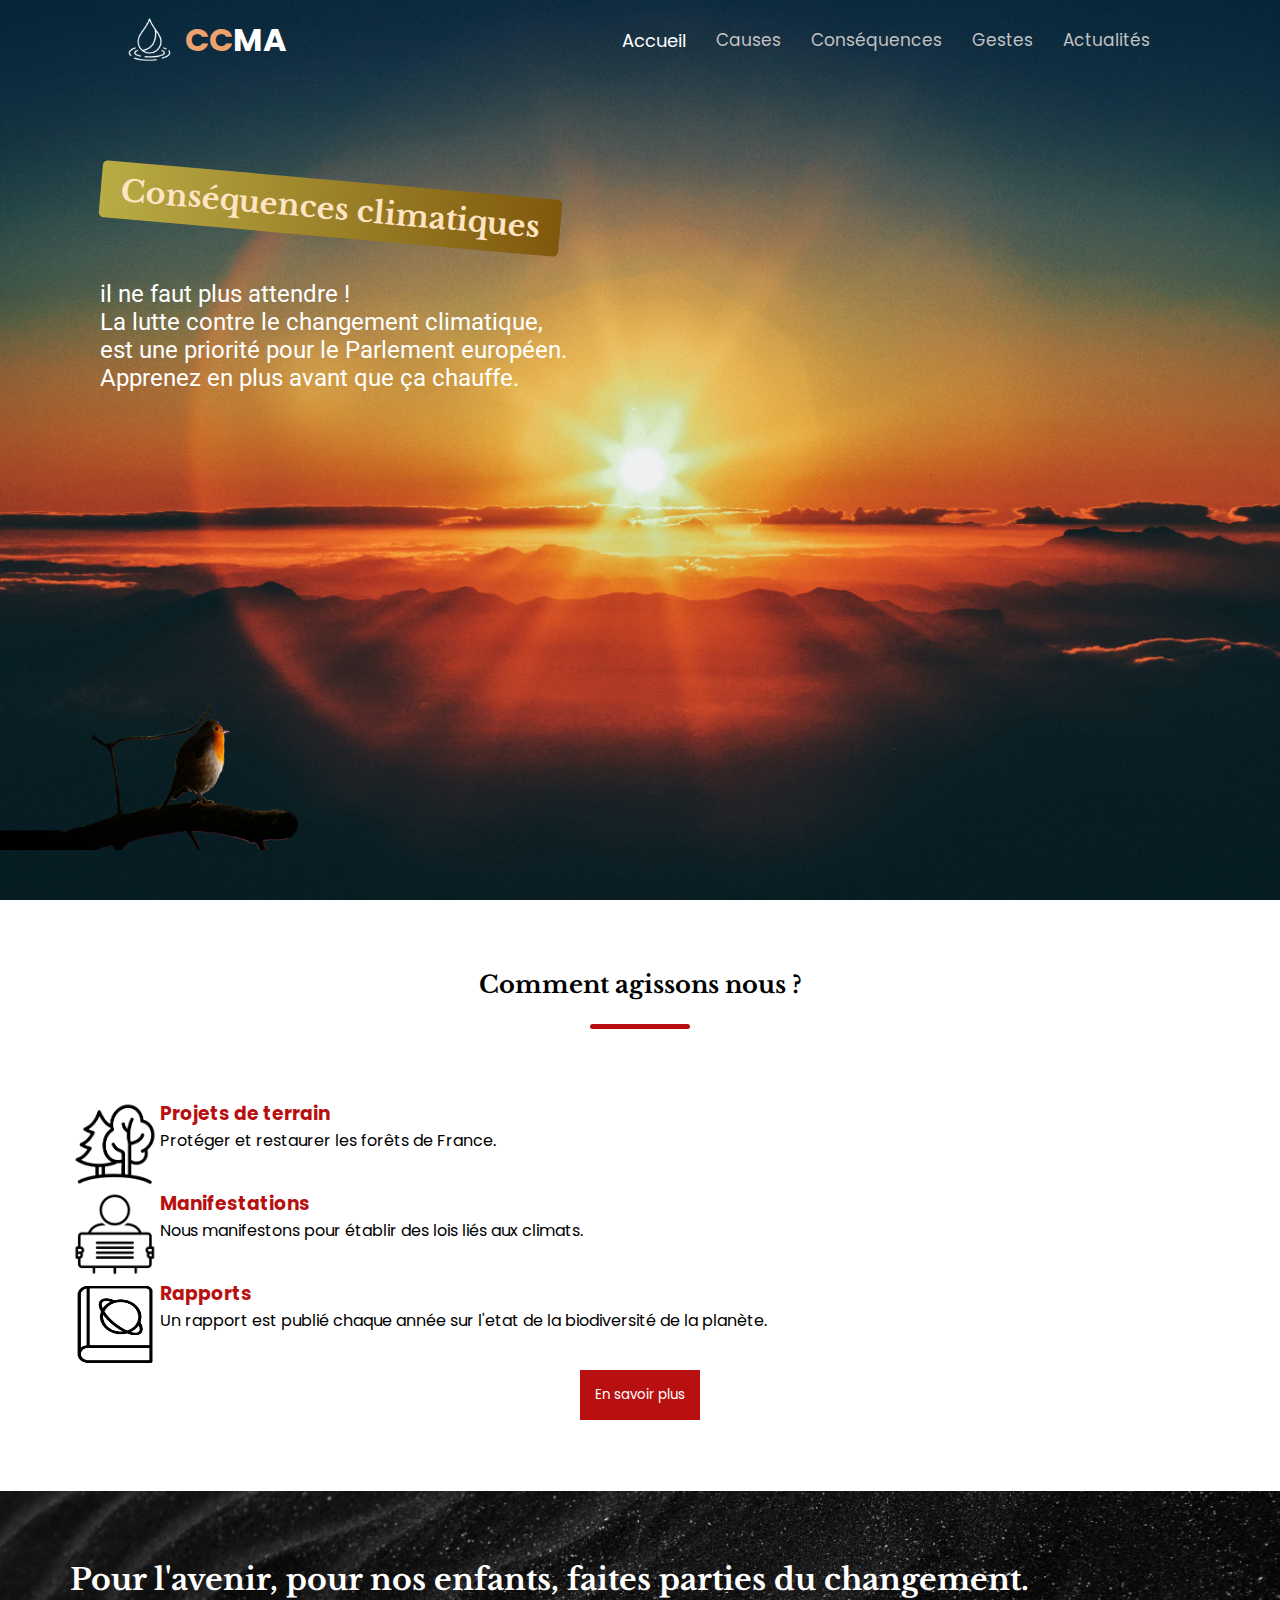
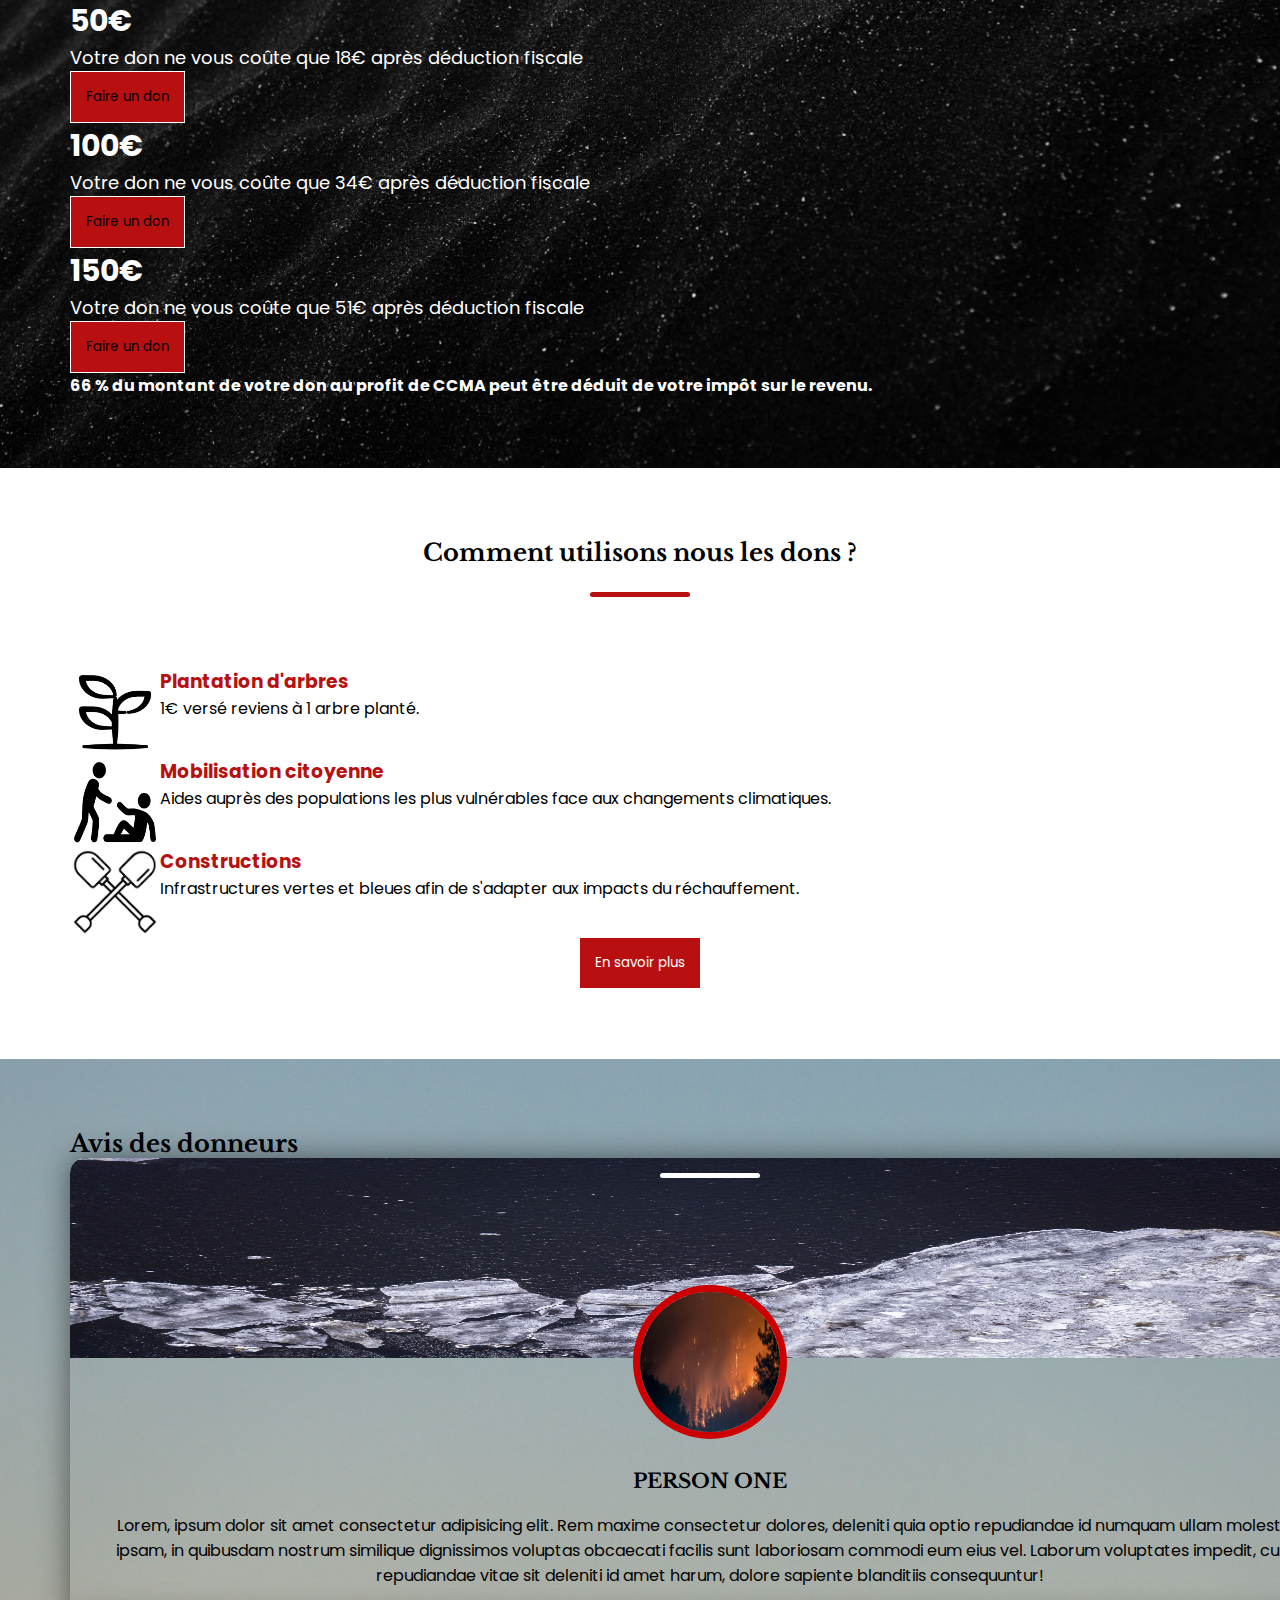
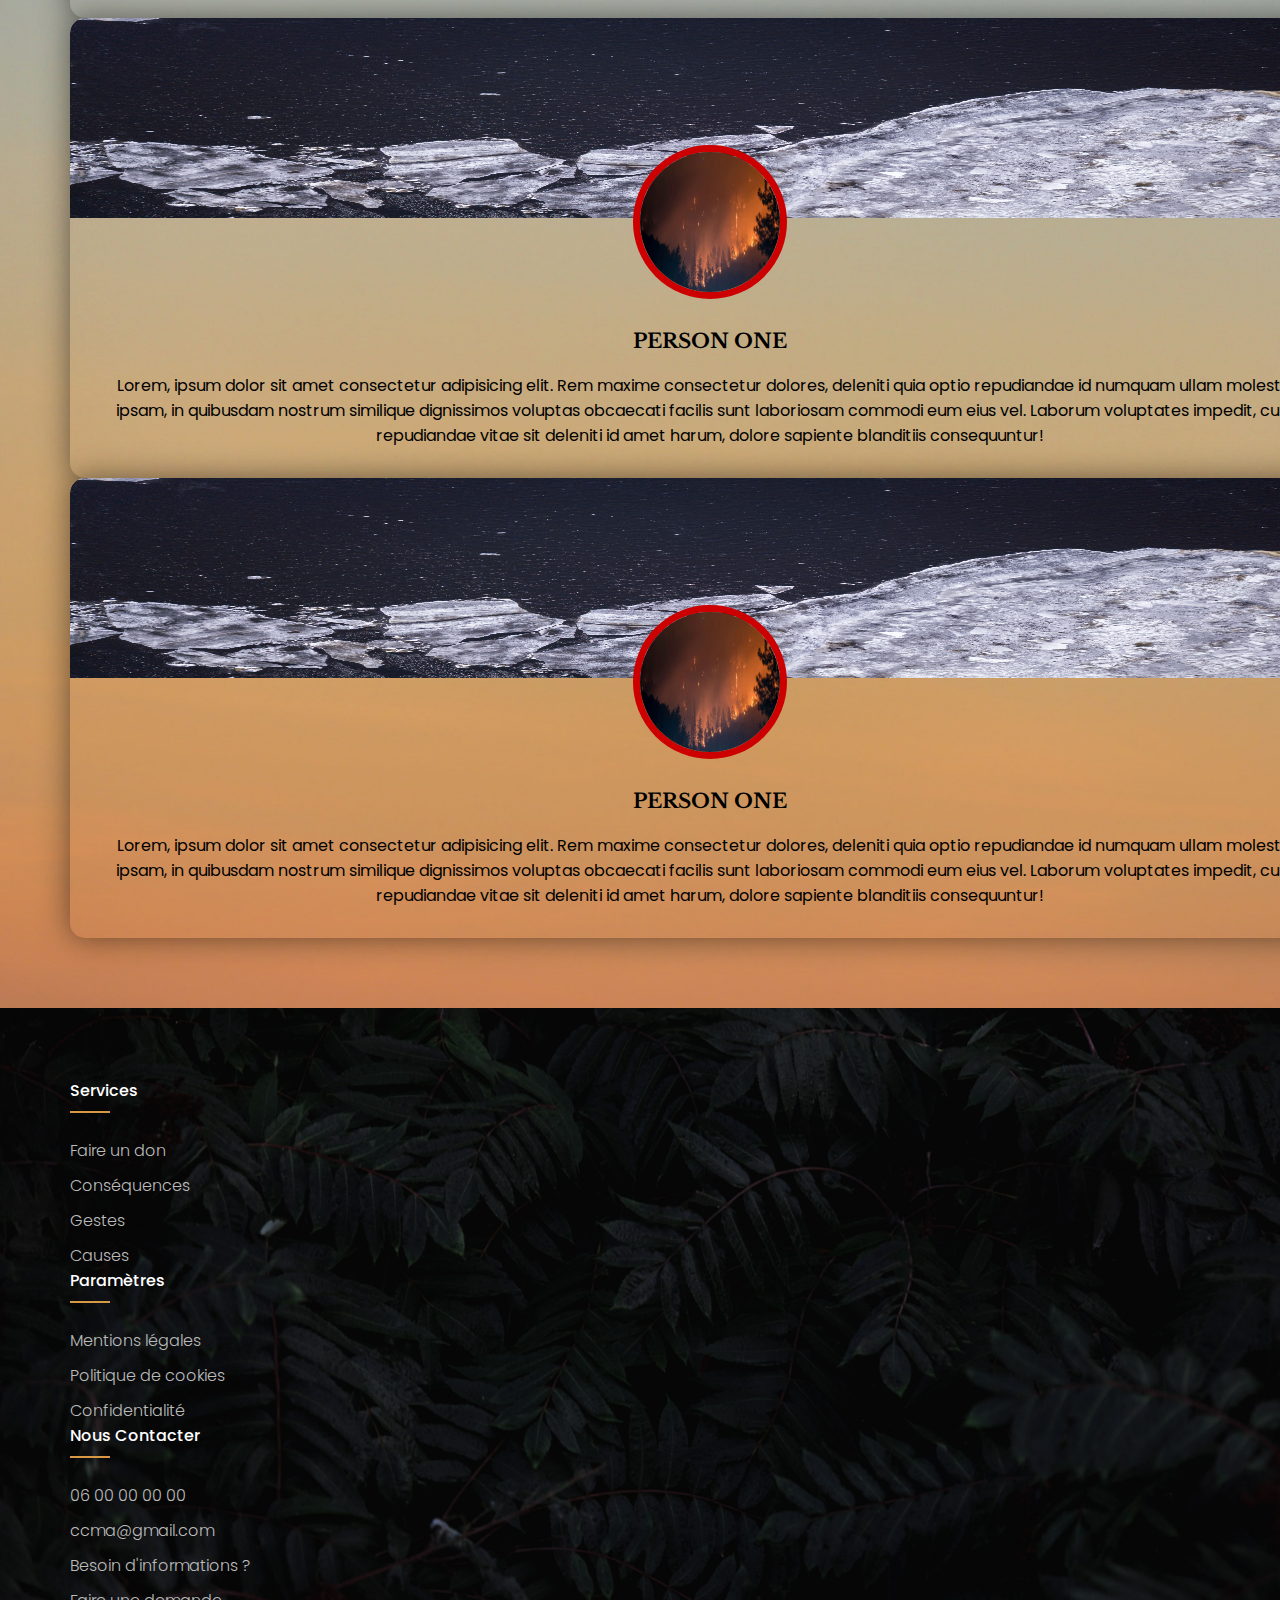
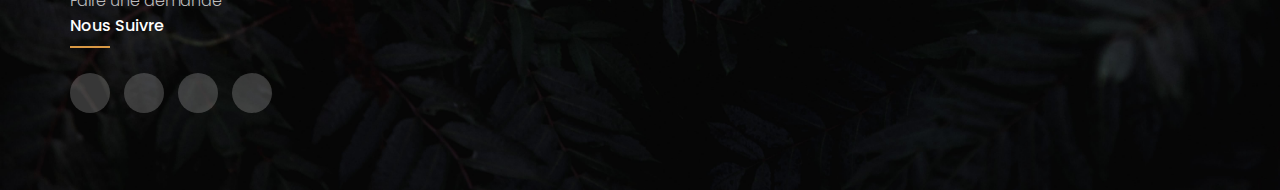
==== index.html @ 442c2b7c "Creation page "Causes"" ====
<!DOCTYPE html>
<html lang="en">
<head>
  <meta charset="UTF-8">
  <meta http-equiv="X-UA-Compatible" content="IE=edge">
  <meta name="viewport" content="width=device-width, initial-scale=1.0">
  <title>Conséquences climat</title>
  <!-- CSS only -->
  <link href="https://cdn.jsdelivr.net/npm/bootstrap@5.2.0/dist/css/bootstrap.min.css" rel="stylesheet" integrity="sha384-gH2yIJqKdNHPEq0n4Mqa/HGKIhSkIHeL5AyhkYV8i59U5AR6csBvApHHNl/vI1Bx" crossorigin="anonymous">
  <!-- font awesome -->
  <link rel="stylesheet" href="https://cdnjs.cloudflare.com/ajax/libs/font-awesome/6.1.1/css/all.min.css" integrity="sha512-KfkfwYDsLkIlwQp6LFnl8zNdLGxu9YAA1QvwINks4PhcElQSvqcyVLLD9aMhXd13uQjoXtEKNosOWaZqXgel0g==" crossorigin="anonymous" referrerpolicy="no-referrer" />
  <link rel="stylesheet" href="./style.css">
</head>
<body>
  
  <!-- Header -->
  <header>
    <div class="logo">
      <img src="./images/Accueil/tree.png" alt="three">
      <h1><span>CC</span>MA</h1>
    </div>
    <!-- menu responsive -->
    <div class="toggle-menu"></div>

    <ul class="menu">
        <li><a href="index.html">Accueil</a></li>
        <li><a href="causes.html">Causes</a></li>
        <li><a href="#">Conséquences</a></li>
        <li><a href="#">Gestes</a></li>
        <li><a href="#">Actualités</a></li>
    </ul>
  </header>

  <img alt="" src="./images/Accueil/sun.jpg" class="tortue img-fluid img__slider activer">
  <img alt="" src="./images/Accueil/pollution.jpg" class="tortue img-fluid img__slider">
  <img alt="" src="./images/Accueil/fonte.jpg" class="tortue img-fluid img__slider">

  <section class="principale">
    <h2>Conséquences climatiques</h2>
    <div>il ne faut plus attendre !<br>La lutte contre le changement climatique,<br> est une priorité pour le Parlement européen.<br>Apprenez en plus avant que ça chauffe.</div>
    <img alt="" src="./images/Accueil/oiseau.png">
  </section>


  <!-- Agir -->
  <section class="agir container-fluid">
    <h2>Comment agissons nous ?</h2>
    <div class="row justify-content-around">
      <div class="col-xxl-3 mb-5 ligne">
        <img alt="" src="./images/agir/forest.png">
        <div>
          <h3 class="ms-2">Projets de terrain</h3>
          <p class="ms-2">Protéger et restaurer les forêts de France.</p>
        </div>
      </div>
      <div class="col-xxl-3 mb-5 ligne">
        <img alt="" src="./images/agir/manif.png">
        <div>
          <h3 class="ms-2">Manifestations</h3>
          <p class="ms-2">Nous manifestons pour établir des lois liés aux climats.</p>
        </div>
      </div>
      <div class="col-xxl-3 mb-5 ligne">
        <img alt="" src="./images/agir/book.png">
        <div>
          <h3 class="ms-2">Rapports</h3>
          <p class="ms-2">Un rapport est publié chaque année sur l'etat de la biodiversité de la planète.</p>
        </div>
      </div>
    </div>
    <div class="boutton-centrer">
      <button><a href="#">En savoir plus <i class="fa-solid fa-circle-plus ms-1"></i></a></button>
    </div>
  </section>


  <!-- Don -->
  <section class="container-fluid don">
    <div class="row mb-5">
      <h2 class="col-12 text-center">Pour l'avenir, pour nos enfants, faites parties du changement.</h2>
    </div>
    <div class="row justify-content-around mb-5">
      <div class="col-md-3 mb-5">
        <h3>50€</h3>
        <p>Votre don ne vous coûte que 18€ après déduction fiscale</p>
        <button>Faire un don</button>
      </div>
      <div class="col-md-3 mb-5">
        <h3>100€</h3>
        <p>Votre don ne vous coûte que 34€ après déduction fiscale</p>
        <button>Faire un don</button>
      </div>
      <div class="col-md-3 mb-5">
        <h3>150€</h3>
        <p>Votre don ne vous coûte que 51€ après déduction fiscale</p>
        <button>Faire un don</button>
      </div>
    </div>
    <h4 class="row mb-5 justify-content-center">66 % du montant de votre don au profit de CCMA peut être déduit de votre impôt sur le revenu.</h4>
  </section>


  <!-- Agir -->
  <section class="agir container-fluid">
    <h2>Comment utilisons nous les dons ?</h2>
    <div class="row justify-content-around">
      <div class="col-xxl-3 mb-5 ligne">
        <img alt="" src="./images/agir/planter.png">
        <div>
          <h3 class="ms-2">Plantation d'arbres</h3>
          <p class="ms-2">1€ versé reviens à 1 arbre planté.</p>
        </div>
      </div>
      <div class="col-xxl-3 mb-5 ligne">
        <img alt="" src="./images/agir/mobiliser.png">
        <div>
          <h3 class="ms-2">Mobilisation citoyenne</h3>
          <p class="ms-2">Aides auprès des populations les plus vulnérables face aux changements climatiques.</p>
        </div>
      </div>
      <div class="col-xxl-3 mb-5 ligne">
        <img alt="" src="./images/agir/construire.png">
        <div>
          <h3 class="ms-2">Constructions</h3>
          <p class="ms-2">Infrastructures vertes et bleues afin de s'adapter aux impacts du réchauffement.</p>
        </div>
      </div>
    </div>
    <div class="boutton-centrer">
      <button><a href="#">En savoir plus <i class="fa-solid fa-circle-plus ms-1"></i></a></button>
    </div>
  </section>


  <!-- Cadres -->
  <div class="profile-area">
    <div class="container">
      <div class="row text-center mb-5 avis">
        <h2>Avis des donneurs</h2>
      </div>
      <div class="row">
        <div class="col-lg-4 mb-5">
          <div class="card">
            <div class="img1"><img src="./images/Accueil/fonte.jpg" alt=""></div>
            <div class="img2"><img src="./images/Accueil/pollution.jpg" alt=""></div>
            <div class="main-text">
              <h2>Person One</h2>
              <p>Lorem, ipsum dolor sit amet consectetur adipisicing elit. Rem maxime consectetur dolores, deleniti quia optio repudiandae id numquam ullam molestiae ipsam, in quibusdam nostrum similique dignissimos voluptas obcaecati facilis sunt laboriosam commodi eum eius vel. Laborum voluptates impedit, culpa repudiandae vitae sit deleniti id amet harum, dolore sapiente blanditiis consequuntur!</p>
            </div>
          </div>
        </div>
        <div class="col-lg-4 mb-5">
          <div class="card">
            <div class="img1"><img src="./images/Accueil/fonte.jpg" alt=""></div>
            <div class="img2"><img src="./images/Accueil/pollution.jpg" alt=""></div>
            <div class="main-text">
              <h2>Person One</h2>
              <p>Lorem, ipsum dolor sit amet consectetur adipisicing elit. Rem maxime consectetur dolores, deleniti quia optio repudiandae id numquam ullam molestiae ipsam, in quibusdam nostrum similique dignissimos voluptas obcaecati facilis sunt laboriosam commodi eum eius vel. Laborum voluptates impedit, culpa repudiandae vitae sit deleniti id amet harum, dolore sapiente blanditiis consequuntur!</p>
            </div>
          </div>
        </div>
        <div class="col-lg-4 mb-5">
          <div class="card">
            <div class="img1"><img src="./images/Accueil/fonte.jpg" alt=""></div>
            <div class="img2"><img src="./images/Accueil/pollution.jpg" alt=""></div>
            <div class="main-text">
              <h2>Person One</h2>
              <p>Lorem, ipsum dolor sit amet consectetur adipisicing elit. Rem maxime consectetur dolores, deleniti quia optio repudiandae id numquam ullam molestiae ipsam, in quibusdam nostrum similique dignissimos voluptas obcaecati facilis sunt laboriosam commodi eum eius vel. Laborum voluptates impedit, culpa repudiandae vitae sit deleniti id amet harum, dolore sapiente blanditiis consequuntur!</p>
            </div>
          </div>
        </div>
      </div>
    </div>
  </div>


  <!-- Footer -->
  <footer>
    <div class="container">
      <div class="row">
        <div class="col-md-6 col-xl-3 mb-4">
          <h4>Services</h4>
          <ul>
            <li><a href="#">Faire un don</a></li>
            <li><a href="#">Conséquences</a></li>
            <li><a href="#">Gestes</a></li>
            <li><a href="#">Causes</a></li>
          </ul>
        </div>
        <div class="col-md-6 col-xl-3 mb-4">
          <h4>Paramètres</h4>
          <ul>
            <li><a href="#">Mentions légales</a></li>
            <li><a href="#">Politique de cookies</a></li>
            <li><a href="#">Confidentialité</a></li>
          </ul>
        </div>
        <div class="col-md-6 col-xl-3 mb-4">
          <h4>Nous contacter</h4>
          <ul>
            <li><a href="#">06 00 00 00 00</a></li>
            <li><a href="#">ccma@gmail.com</a></li>
            <li><a href="#">Besoin d'informations ?</a></li>
            <li><a href="#">Faire une demande</a></li>
          </ul>
        </div>
        <div class="col-md-6 col-xl-3 mb-4">
          <h4>Nous suivre</h4>
          <div class="social">
            <a href="#"><i class="fa-brands fa-facebook-f"></i></a>
            <a href="#"><i class="fa-brands fa-twitter"></i></a>
            <a href="#"><i class="fa-brands fa-instagram"></i></a>
            <a href="#" class="mt-2"><i class="fa-brands fa-linkedin-in"></i></a>
          </div>
        </div>
      </div>
    </div>
  </footer>


<script src="./index.js"></script>
</body>
</html>
---- style.css ----
@import url('https://fonts.googleapis.com/css2?family=Poppins:wght@500&display=swap');
@import url('https://fonts.googleapis.com/css2?family=Roboto:wght@300&display=swap');
@import url('https://fonts.googleapis.com/css2?family=Libre+Baskerville&family=Roboto:wght@300&display=swap');
*{
    margin: 0;
    padding: 0;
    font-family: 'Poppins', sans-serif;
    scroll-behavior: smooth;
}
body {
  position: relative;
}

h2 {
  font-family: 'Libre Baskerville', serif;
}


/* Navbar */

header span {
    color: #eea16d;
}
header {
    display: flex;
    align-items: center;
    justify-content: space-between;
    padding: 0 9%;
    height: 80px;
    background-color: rgb(88, 88, 88,0);
}
header .logo {
    color: rgb(255, 255, 255);
    display: flex;
}
header .logo img {
  height: 70px;
  width: 70px;
}
h1 {
  display: flex;
  align-items: center;
}
header .menu {
    display: flex;
}
header .menu li {
    margin: 0 15px;
    list-style: none;
}
header .menu li a {
    color: rgb(194, 194, 194);
    text-decoration: none;
    font-size: 17px;
    position: relative;
    transition: 0.5s;
}
header .menu li a:hover, header .menu li:nth-child(1) a {
    color: #fff;
    font-size: 18px;
}
header .menu li a::before {
    position: absolute;
    bottom: -5px;
    content: "";
    width: 0%;
    height: 5px;
    border-radius: 6px;
    transition: 0.5s;
    background-color: #eea16d;
}

header .menu li a:hover::before {
    width:100%;
}

/* Responsive Navbar */

@media (max-width:909px) {
  header {
      padding: 0 5%;
  }
  header .menu {
      display: none;
  }
  .toggle-menu {
      width: 50px;
      height: 50px;
      display: flex;
      align-items: center;
      justify-content: center;
      cursor: pointer;
      z-index: 1;
      position: relative;
  }
  .toggle-menu::before{
      position: absolute;
      content: "";
      height: 5px;
      width: 25px;
      background-color: #fff;
      border-radius: 6px;
      box-shadow: 10px 10px 0 #fff;
      transform: translateY(-10px);
      transition: 0.5s;
  }
  .toggle-menu.active::before{
      transform: translateY(0) rotate(-45deg);
      box-shadow: 0 0px 0 #fff;
  }
  .toggle-menu::after{
      position: absolute;
      content: "";
      height: 5px;
      width: 25px;
      background-color: #fff;
      border-radius: 6px;
      transform: translateY(10px);
      transition: 0.5s;
  }
  .toggle-menu.active::after{
      transform: translateY(0) rotate(45deg);
      
  }
  header .menu.responsive {
      display: flex;
      position: absolute;
      top: 0;
      left: 0;
      background-color: #191513;
      height: 100vh;
      width: 100%;
      display: flex;
      align-items: center;
      justify-content: center;
      flex-direction: column;
  }
  header .menu.responsive li {
      margin: 25px 0;
  }
}


/* Principale */

.tortue {
  position: absolute;
  object-fit: cover;
  width: 100%;
  top: 0;
  height: 100vh;
  z-index: -1;
  opacity: 0;
  transition: 0.5s;
}

.tortue.activer {
  opacity: 1;
}

.principale {
  position: relative;
  width: 100%;
  height: calc(100vh - 80px);
  display: flex;
  z-index: -1;
}

.principale h2 {
  position: absolute; 
  top: 100px;
  left: 100px; 
  color: bisque;
  font-size: 30px;
  background: linear-gradient(to left, #80580d, #b8ac45);
  padding: 10px 20px;
  border-radius: 5px;
  transform: rotate(5deg);
}
.principale div {
  position: absolute; 
  top: 200px;
  left: 100px; 
  color: white;
  font-size: 24px;
  font-family: 'Roboto', sans-serif;
}

.principale img {
  width: 300px;
  height: 300px;
  position: absolute;
  bottom: 50px;
}

/* Responsive principale */

@media (max-width:909px) {
  .principale h2 {
    top: 50px;
    left: 50px;
    font-size: 20px;
  }
  .principale div {
    top: 120px;
    left: 50px;
    font-size: 16px;
    padding-right: 20px;
  }
}

@media (max-width:450px) {
  .principale h2 {
    top: 20px;
    left: 20px;
  }
  .principale div {
    left: 20px;
    top: 90px;
  }
}


/* Agir */

.agir {
  padding: 70px;  
}

.agir div {
  font-family: 'Roboto', sans-serif;
}

.agir h2 {
  text-align: center;
  position: relative;
  margin-bottom: 100px;
}

.agir h2::before {
  content: "";
  height: 5px;
  width: 100px;
  background-color: rgb(184, 16, 16);
  position: absolute;
  left: 50%;
  bottom: -30px;
  border-radius: 5px;
  transform: translateX(-50%);
  box-sizing: border-box;
}

.agir img {
  height: 90px;
  width: 90px;
}

.agir h3 {
  color: rgb(184, 16, 16);
}

.ligne {
  display: flex;
}

.boutton-centrer {
  display: flex;
  justify-content: center;
}

.boutton-centrer a {
  text-decoration: none;
  color: white;
}

.boutton-centrer button:hover {
  background-color: rgb(221, 48, 48) ;
}

@media (max-width:450px) {
  .agir {
    padding: 30px;
  }
}


/* Don */

.don {
  background-image: url('./images/cadres-accueil/black.jpg');
  background-size: cover;
  background-repeat: no-repeat;
  background-position: bottom;
  width: 100%;
  min-height: 30vh;
  padding: 70px;
  color: white;
}

.don button, .boutton-centrer button {
  border: 1px solid white;
  padding: 15px;
  background-color: rgb(184, 16, 16);
  transition: 0.5s;
}

.don button:hover {
  color: rgb(184, 16, 16);
  background-color: white;
}

.don h2, .don h3 {
  font-size: 30px;
}

.don p {
  font-size: 18px;
}


/* Cadres */

.profile-area {
  padding: 70px;
  background-image: url('./images/cadre.jpg');
  background-size: cover;
  background-repeat: no-repeat;
  background-position: bottom;
  width: 100%;
  min-height: 30vh;
  padding: 70px;
}

.card {
  box-shadow: 0 0 30px rgba(0,0,0,0.5);
  overflow: hidden;
  border-radius: 15px;
}

.img1 img {
  height: 200px;
  border-top-right-radius: 15px;
  border-top-left-radius: 15px;
  width: 100%;
}

.img2 img {
  position: relative;
  display: block;
  margin: 0 auto;
  z-index: 1;
  width: 140px;
  height: 140px;
  border-radius: 50%;
  border: 7px solid rgb(204, 0, 0);
  margin-top: -80px;
}

.card:hover .img2 img {
  border-color: darkcyan;
  transition: 0.7s;
}

.main-text {
  padding: 30px 0;
  text-align: center;
}

.main-text h2 {
  text-transform: uppercase;
  font-weight: 900;
  font-size: 20px;
  margin: 0 0 20px;
}

.main-text p {
  font-size: 16px;
  padding: 0 35px;
}

.avis {
  position: relative;
}

.avis h2::before {
  content: "";
  height: 5px;
  width: 100px;
  background-color: rgb(255, 255, 255);
  position: absolute;
  left: 50%;
  bottom: -20px;
  border-radius: 5px;
  transform: translateX(-50%);
  box-sizing: border-box;
}


/* Footer */

footer {
  background-image: url('./images/back-footer.jpg');
  background-size: cover;
  background-repeat: no-repeat;
  width: 100%;
  min-height: 30vh;
  padding: 70px;
}

footer .container {
  margin: auto;
}
footer ul {
  list-style: none;
}

footer h4 {
  color: white;
  text-transform: capitalize;
  margin-bottom: 35px;
  font-weight: 500;
  position: relative;
}

footer h4::before {
  content: '';
  position: absolute;
  left: 0px;
  bottom: -10px;
  background-color: rgb(216, 152, 68);
  height: 2px;
  box-sizing: border-box;
  width: 40px;
}

footer ul {
  padding-left: 0;
}

footer ul li:not(:last-child) {
  margin-bottom: 10px;
}

footer ul li a {
  font-size: 16px;
  text-decoration: none;
  font-weight: 300;
  color: #bbbbbb;
  display: block;
  transition: all 0.3s ease;
}

footer ul li a:hover{
  color: white;
  padding-left: 8px;
  text-decoration: none;
}

.social a {
  display: inline-block;
  height: 40px;
  width: 40px;
  background-color: rgba(255,255,255,0.2);
  margin-right: 10px;
  text-align: center;
  line-height: 40px;
  border-radius: 50%;
  color: white;
  transition: all 0.5 ease;
}
.social a:hover{
  color: #24262b;
  background-color: white;
}
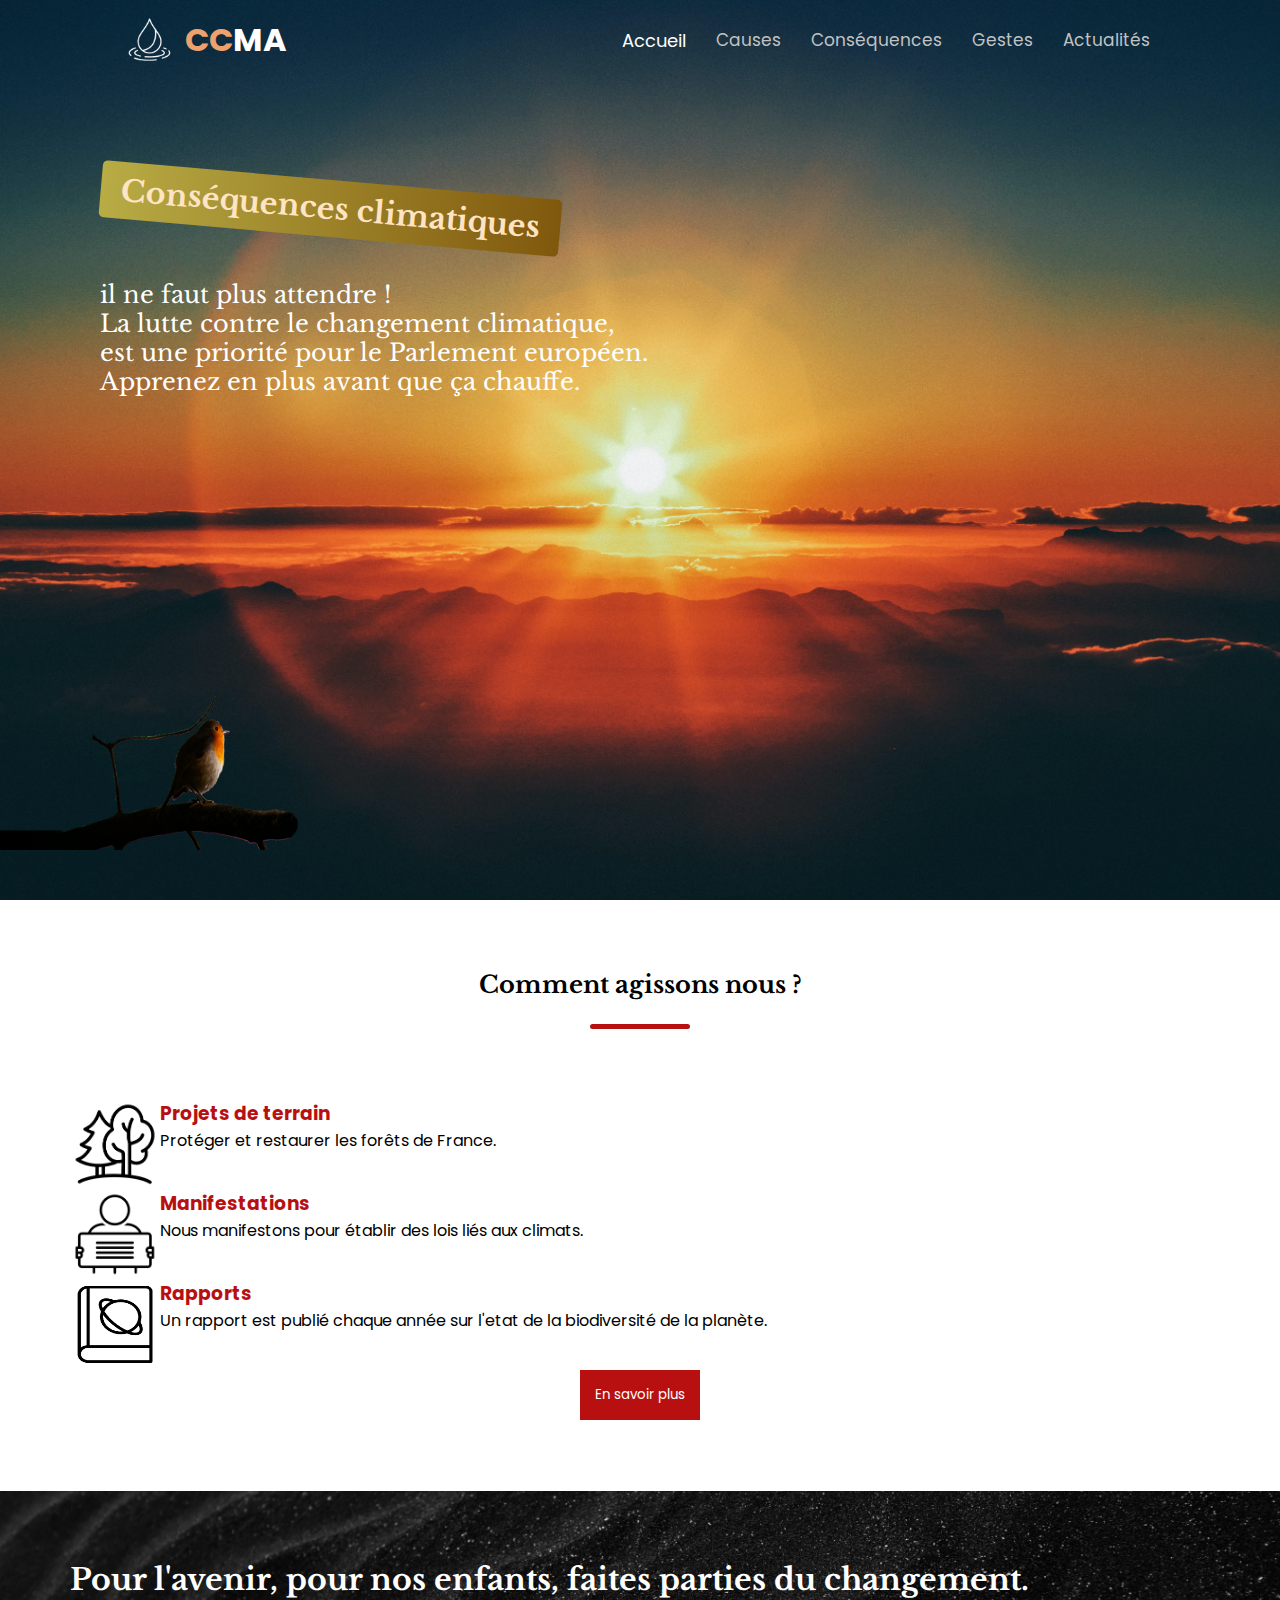
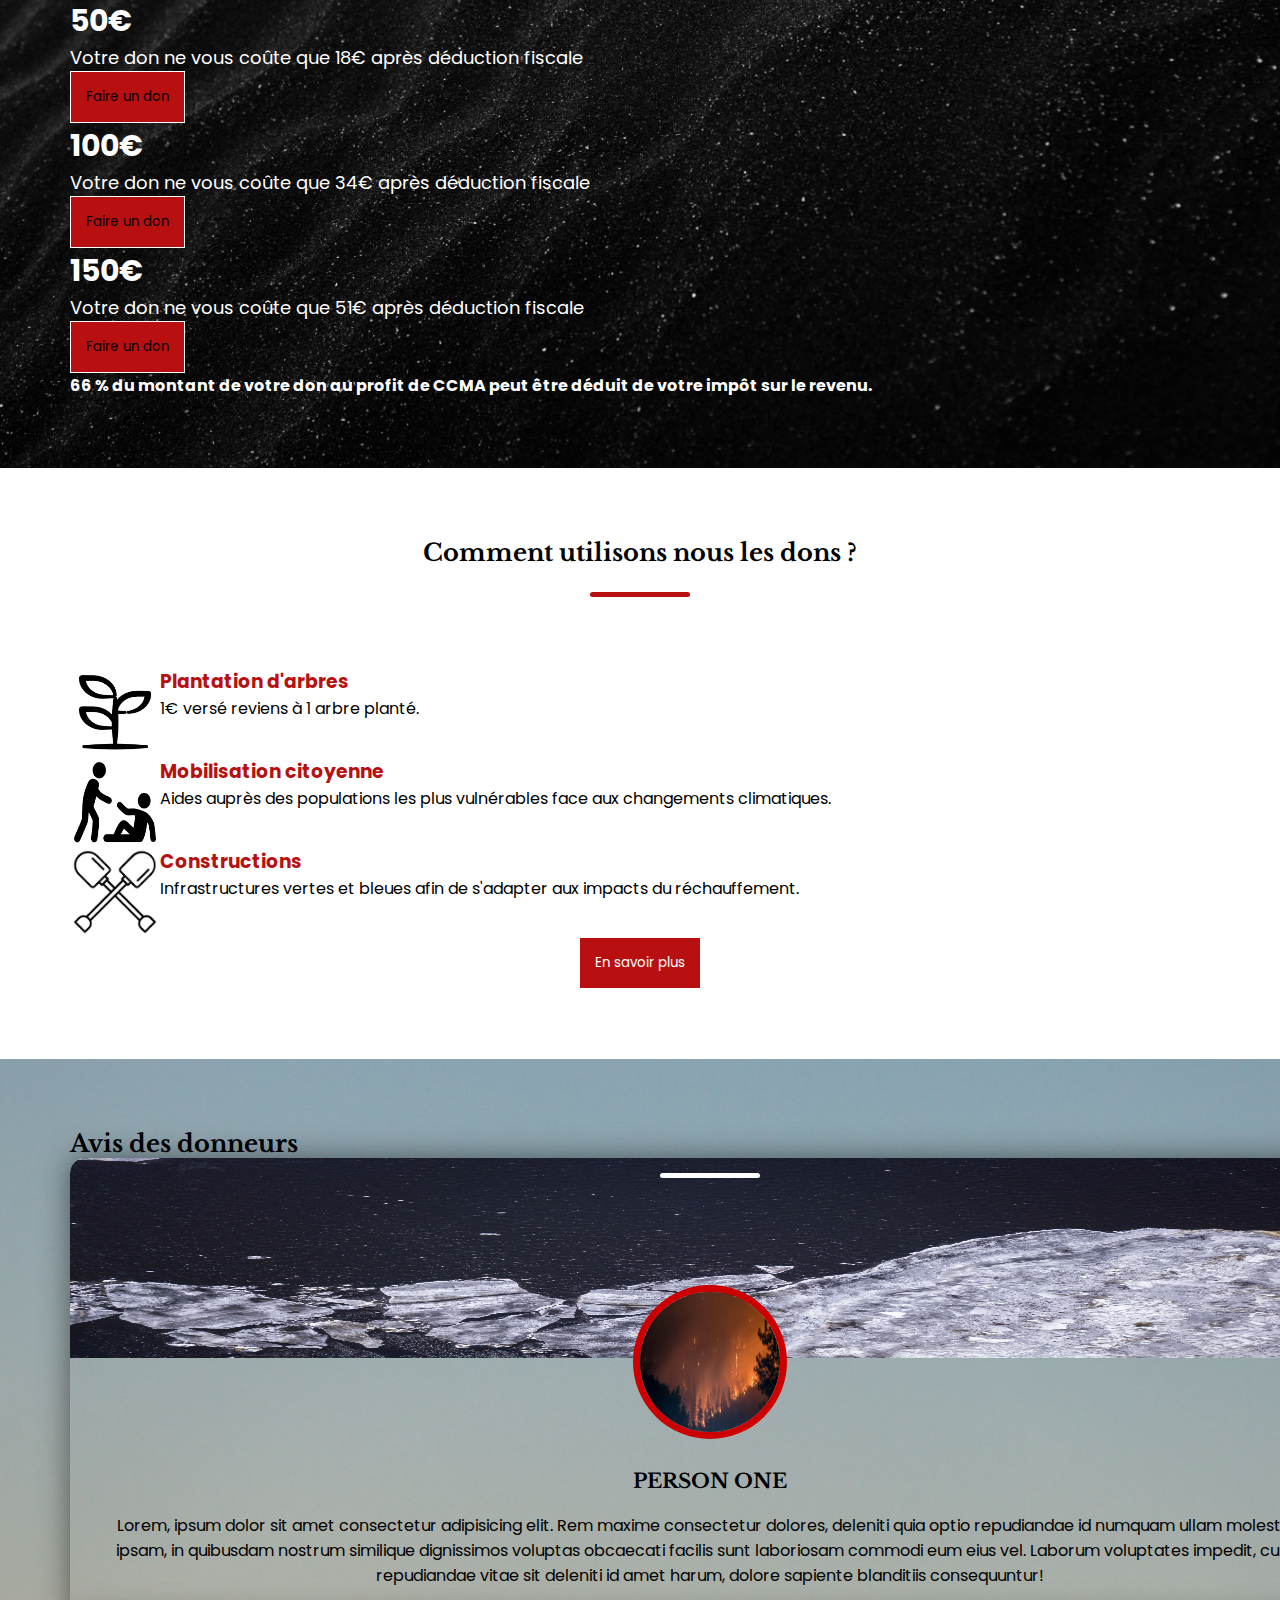
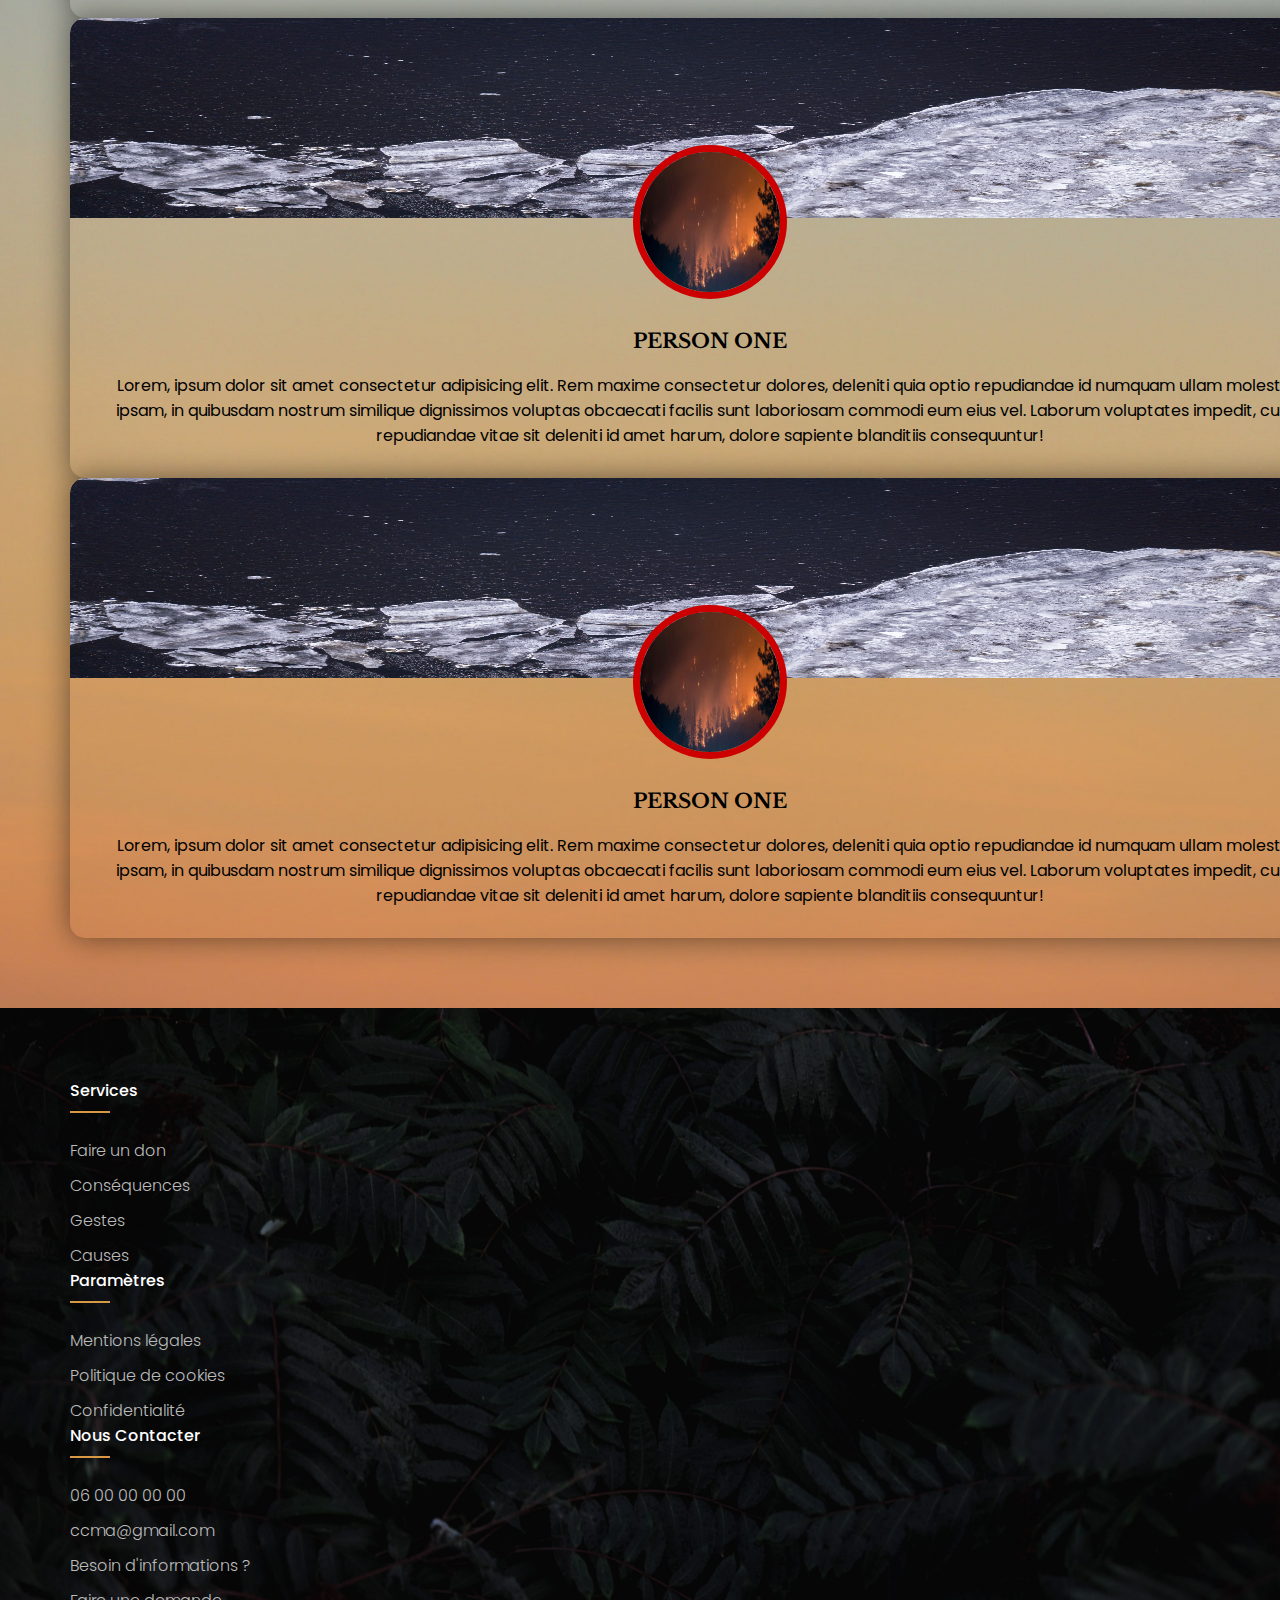
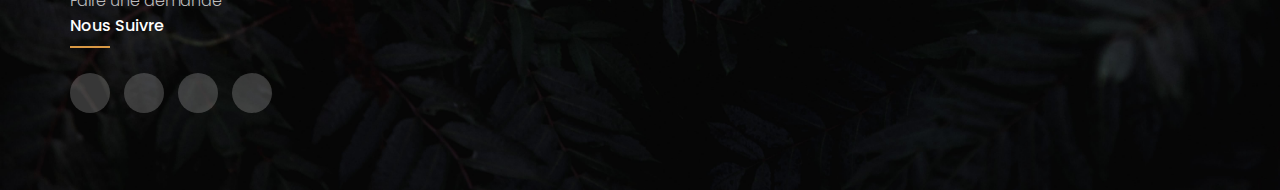
==== commit e4d211c6: "Texte en fond sur image "Consequences"" ====
--- a/index.html
+++ b/index.html
@@ -25,7 +25,7 @@
     <ul class="menu">
         <li><a href="index.html">Accueil</a></li>
         <li><a href="causes.html">Causes</a></li>
-        <li><a href="#">Conséquences</a></li>
+        <li><a href="consequences.html">Conséquences</a></li>
         <li><a href="#">Gestes</a></li>
         <li><a href="#">Actualités</a></li>
     </ul>
--- a/style.css
+++ b/style.css
@@ -43,6 +43,7 @@
 }
 header .menu {
     display: flex;
+    margin: 0;
 }
 header .menu li {
     margin: 0 15px;
@@ -123,6 +124,7 @@
       
   }
   header .menu.responsive {
+    padding: 0;
       display: flex;
       position: absolute;
       top: 0;
@@ -183,7 +185,7 @@
   left: 100px; 
   color: white;
   font-size: 24px;
-  font-family: 'Roboto', sans-serif;
+  font-family: 'Libre Baskerville', serif;
 }
 
 .principale img {
@@ -322,7 +324,7 @@
 
 .profile-area {
   padding: 70px;
-  background-image: url('./images/cadre.jpg');
+  background-image: url('./images/Accueil/cadre.jpg');
   background-size: cover;
   background-repeat: no-repeat;
   background-position: bottom;
@@ -399,7 +401,7 @@
 /* Footer */
 
 footer {
-  background-image: url('./images/back-footer.jpg');
+  background-image: url('./images/Accueil/back-footer.jpg');
   background-size: cover;
   background-repeat: no-repeat;
   width: 100%;
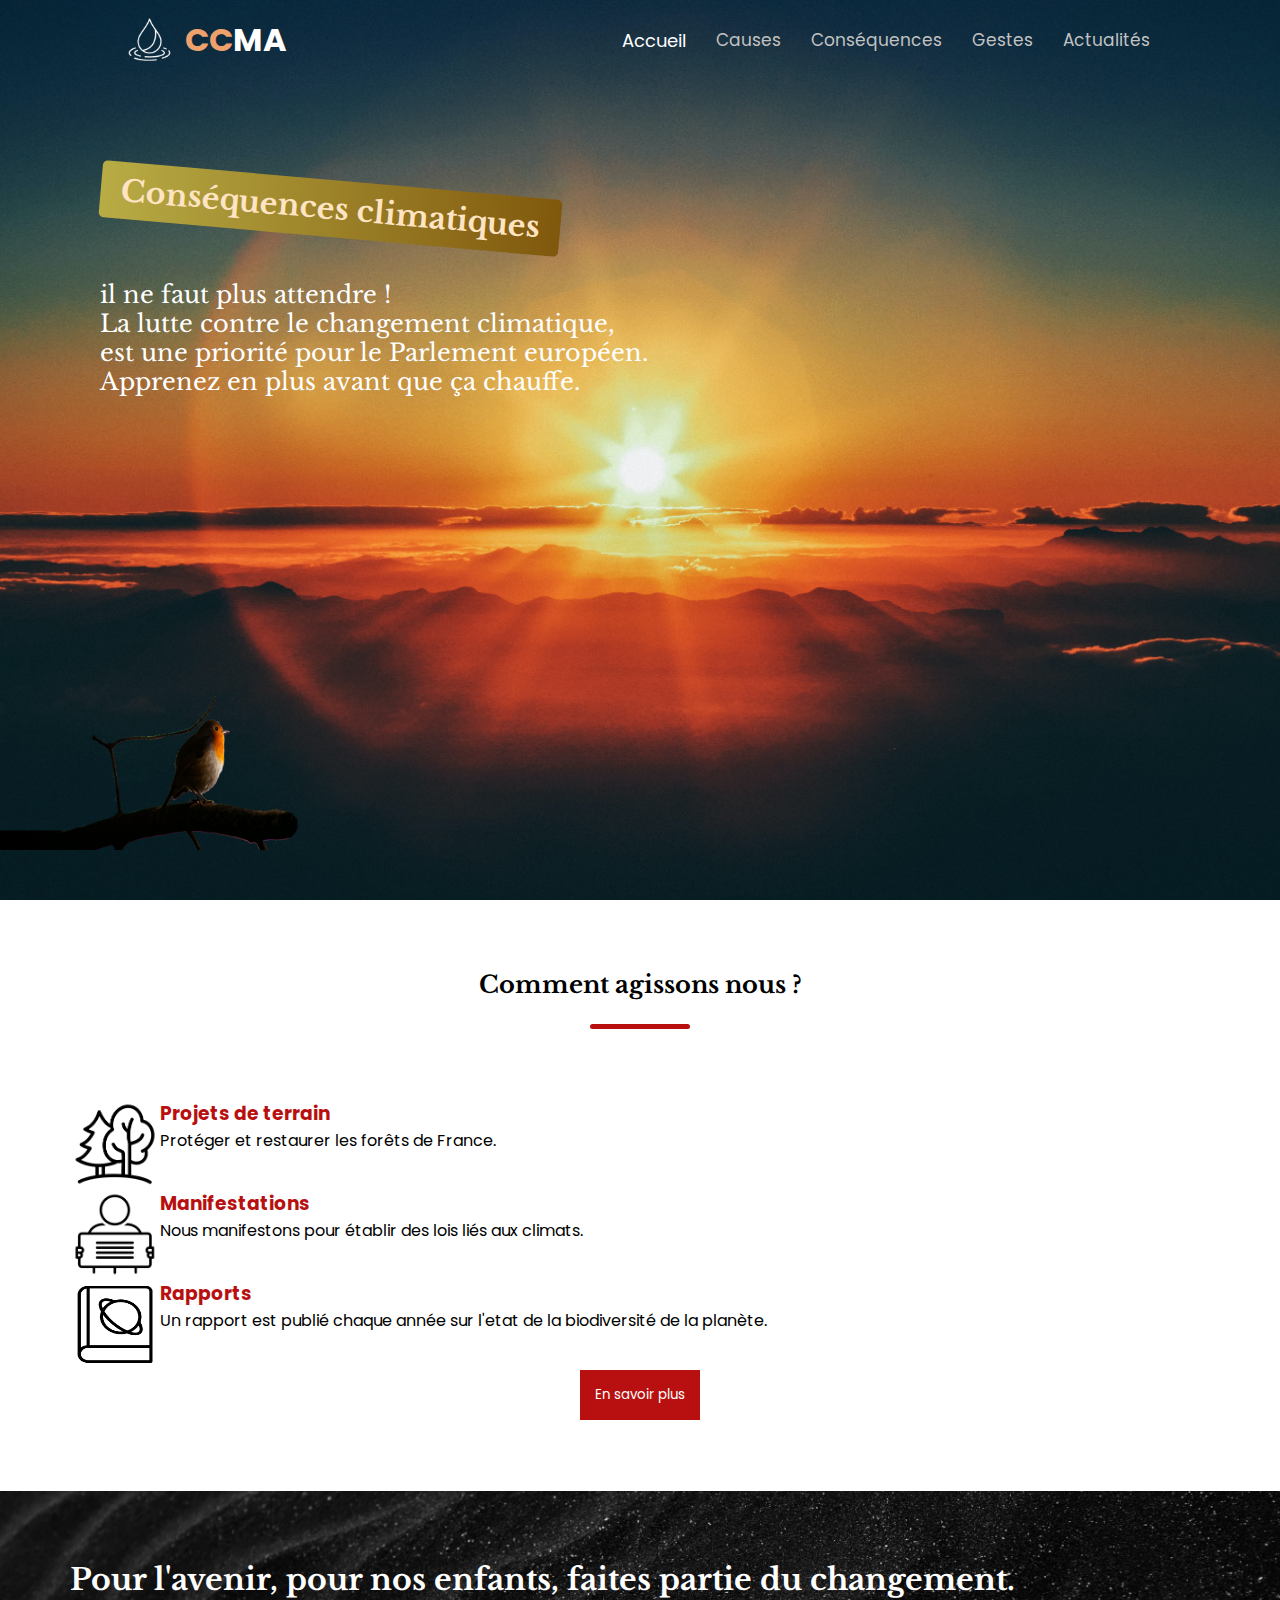
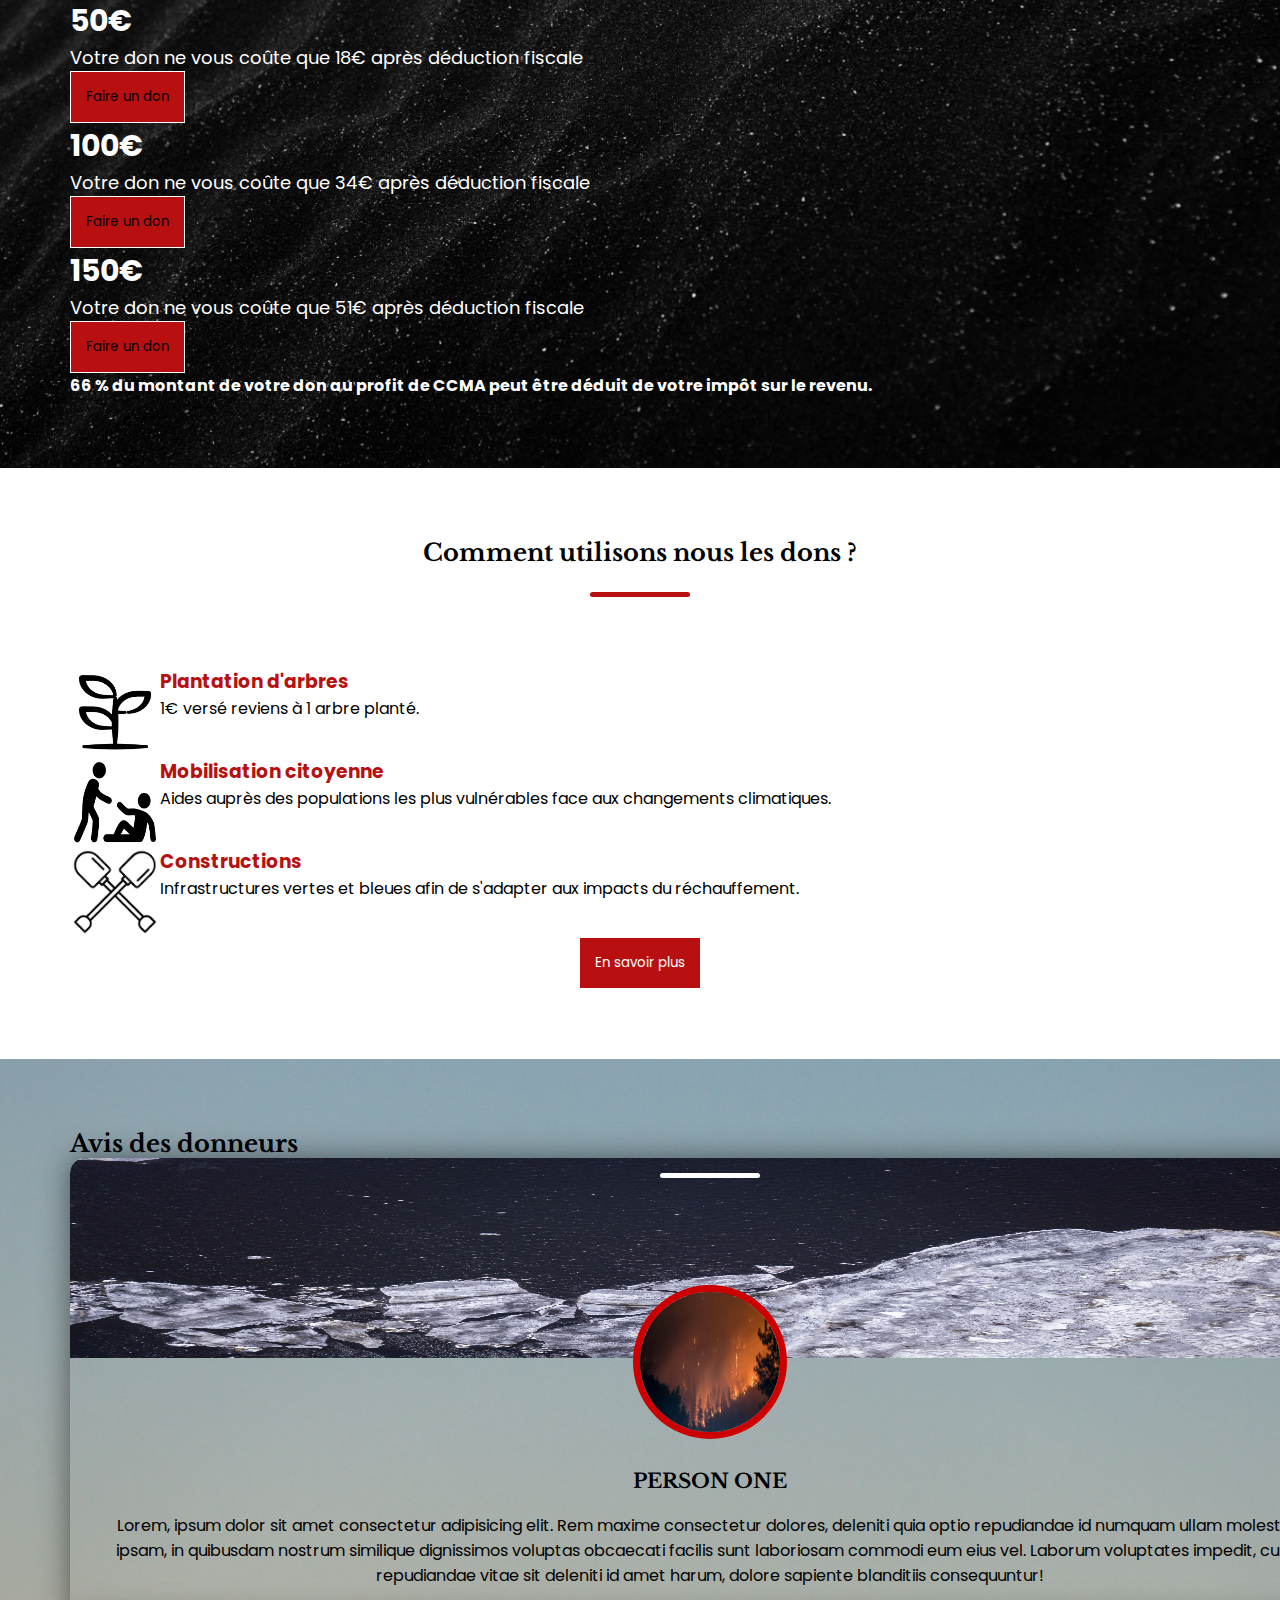
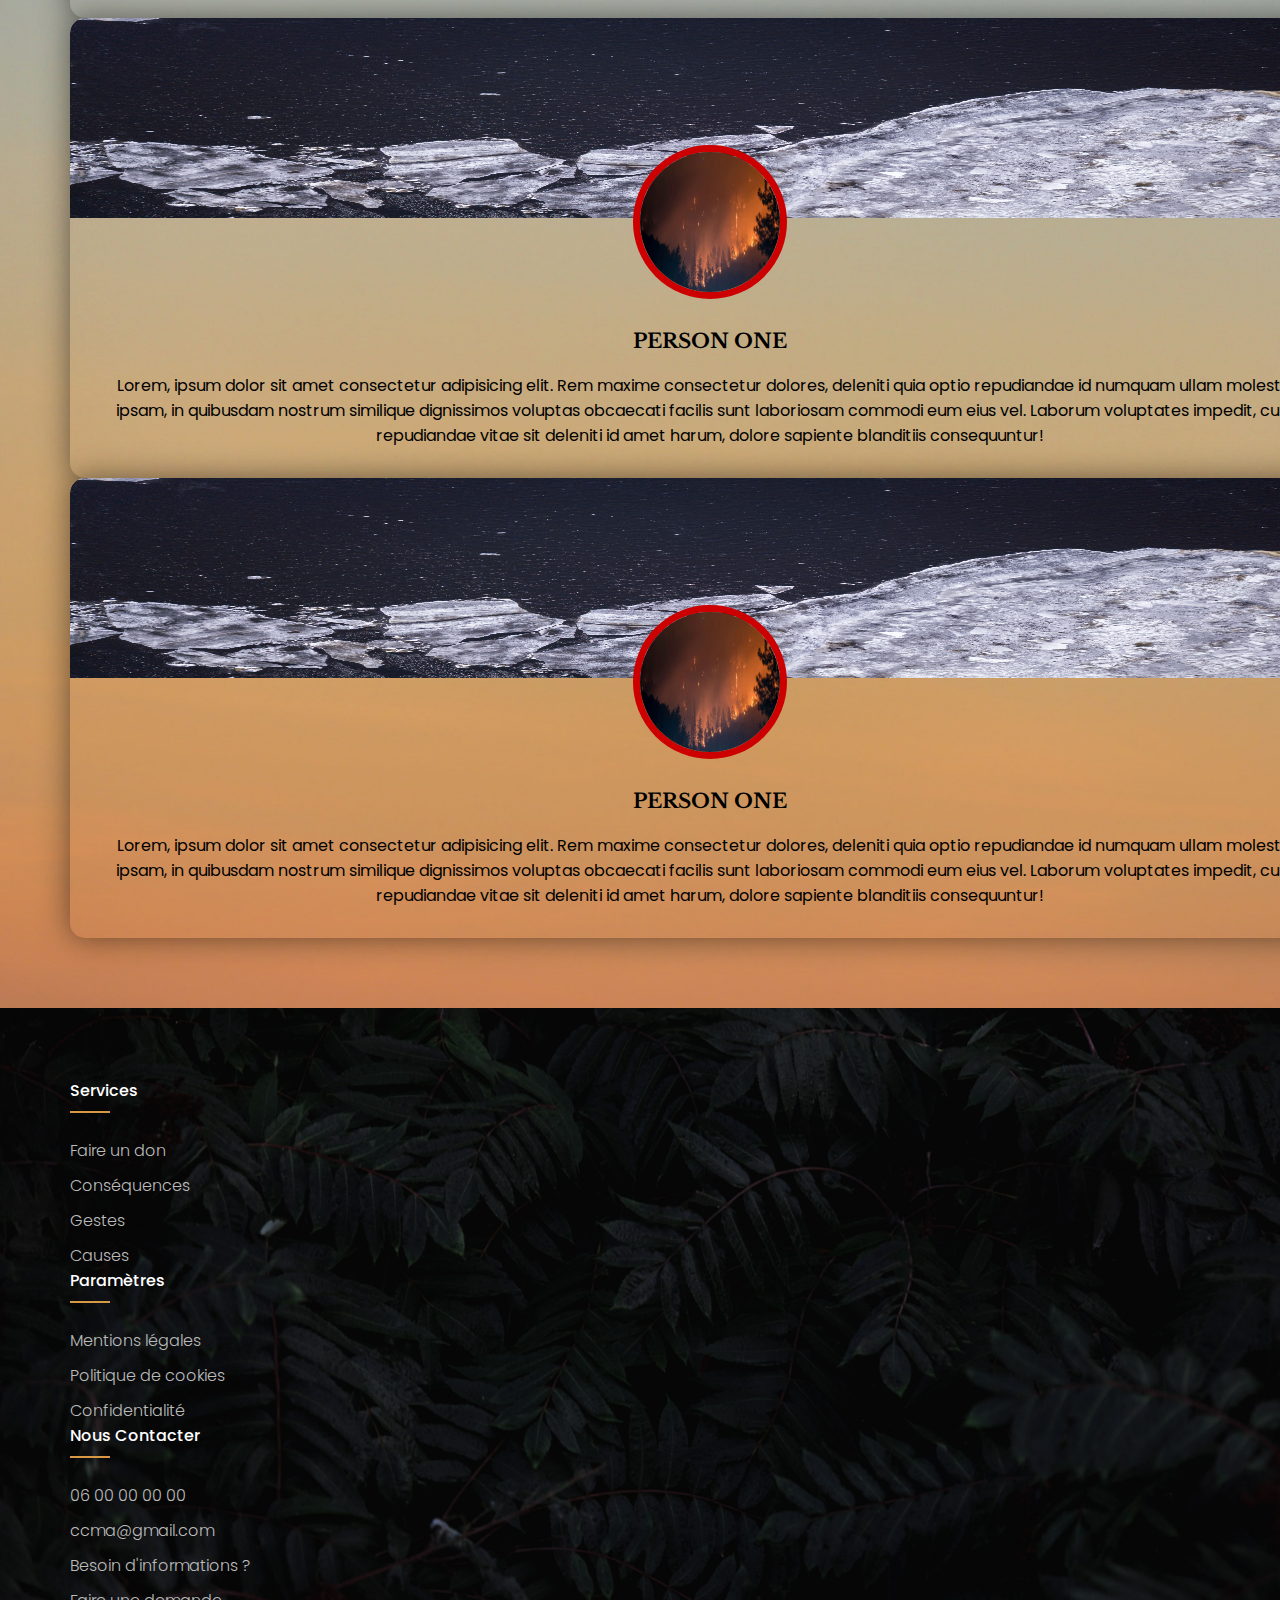
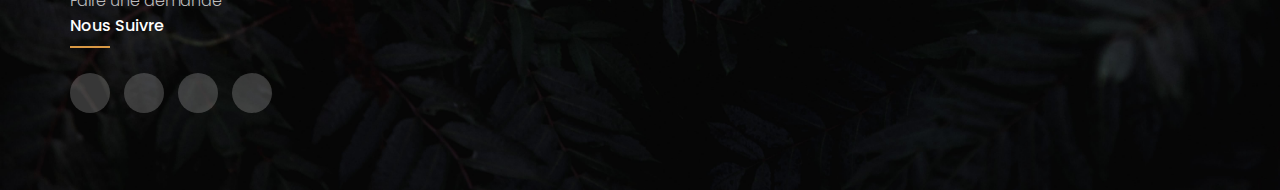
==== commit 94831390: "Photos + texte "Consequences"" ====
--- a/index.html
+++ b/index.html
@@ -77,7 +77,7 @@
   <!-- Don -->
   <section class="container-fluid don">
     <div class="row mb-5">
-      <h2 class="col-12 text-center">Pour l'avenir, pour nos enfants, faites parties du changement.</h2>
+      <h2 class="col-12 text-center">Pour l'avenir, pour nos enfants, faites partie du changement.</h2>
     </div>
     <div class="row justify-content-around mb-5">
       <div class="col-md-3 mb-5">
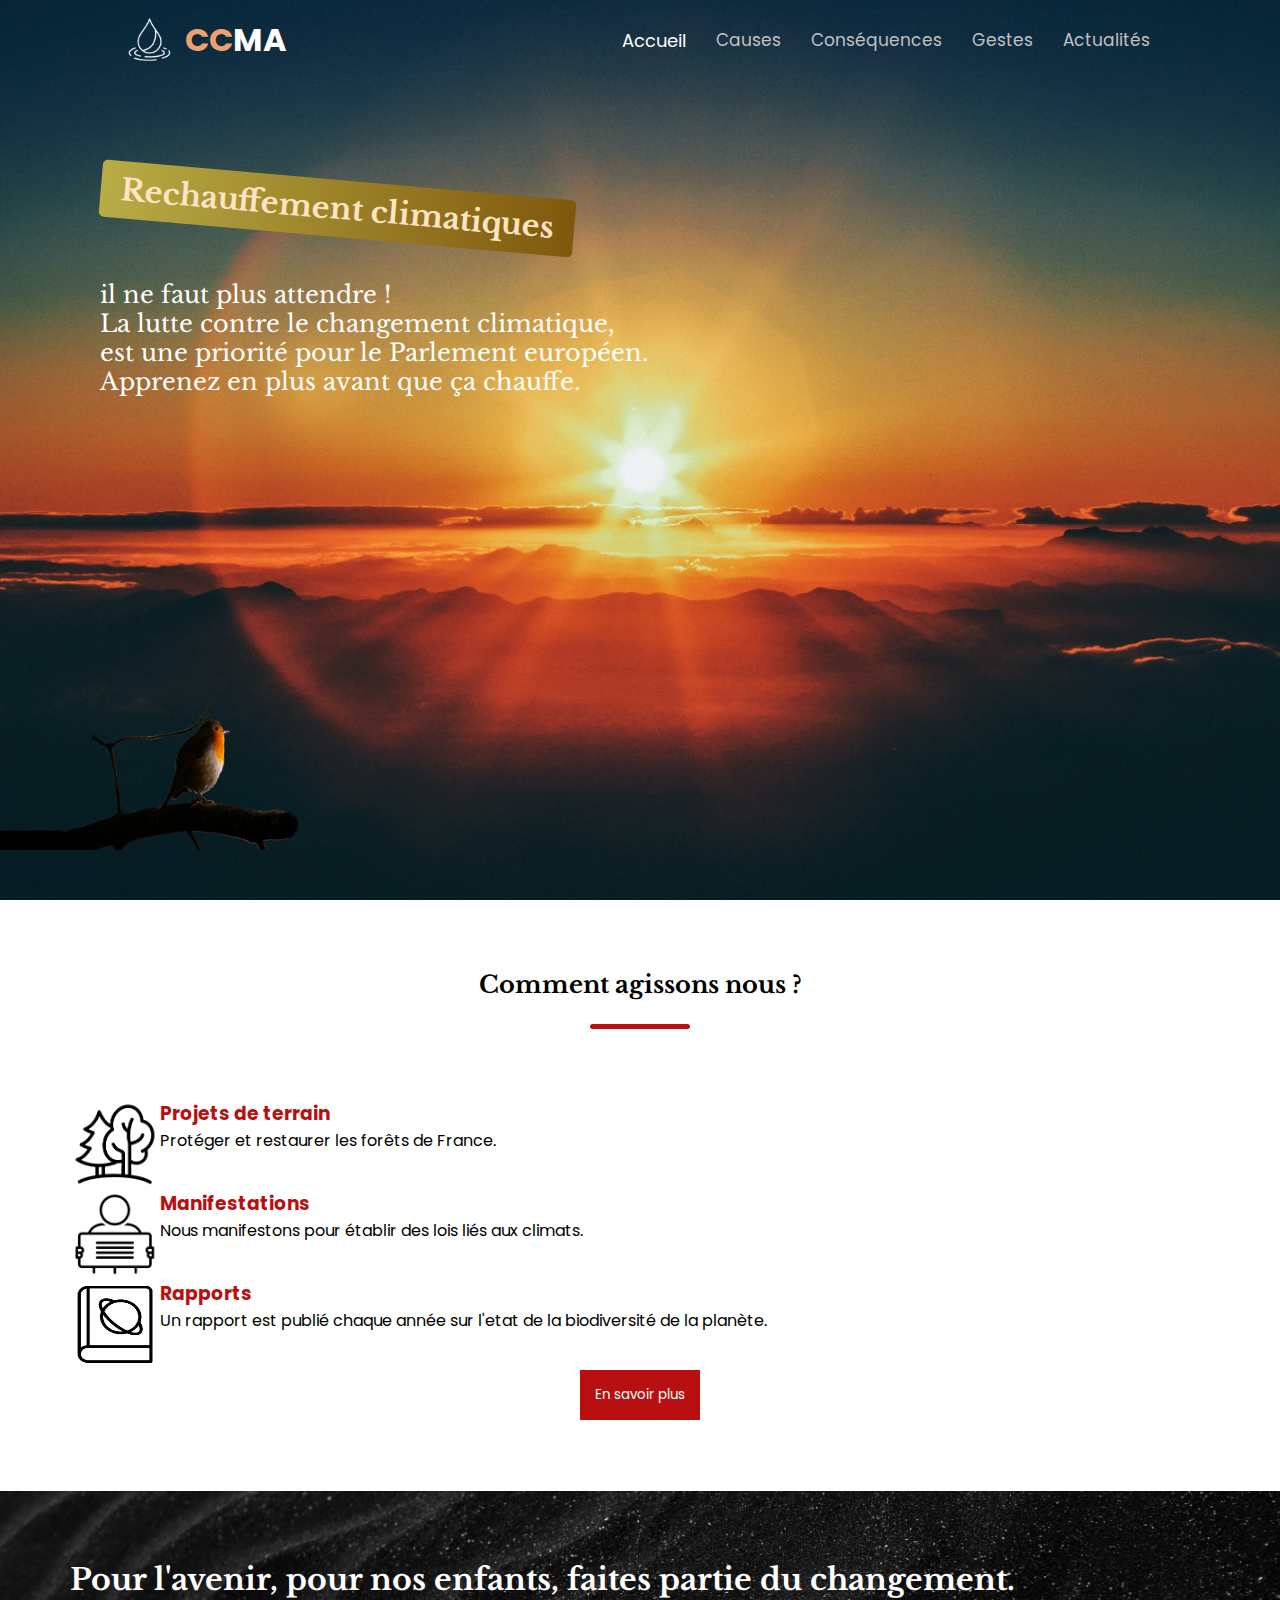
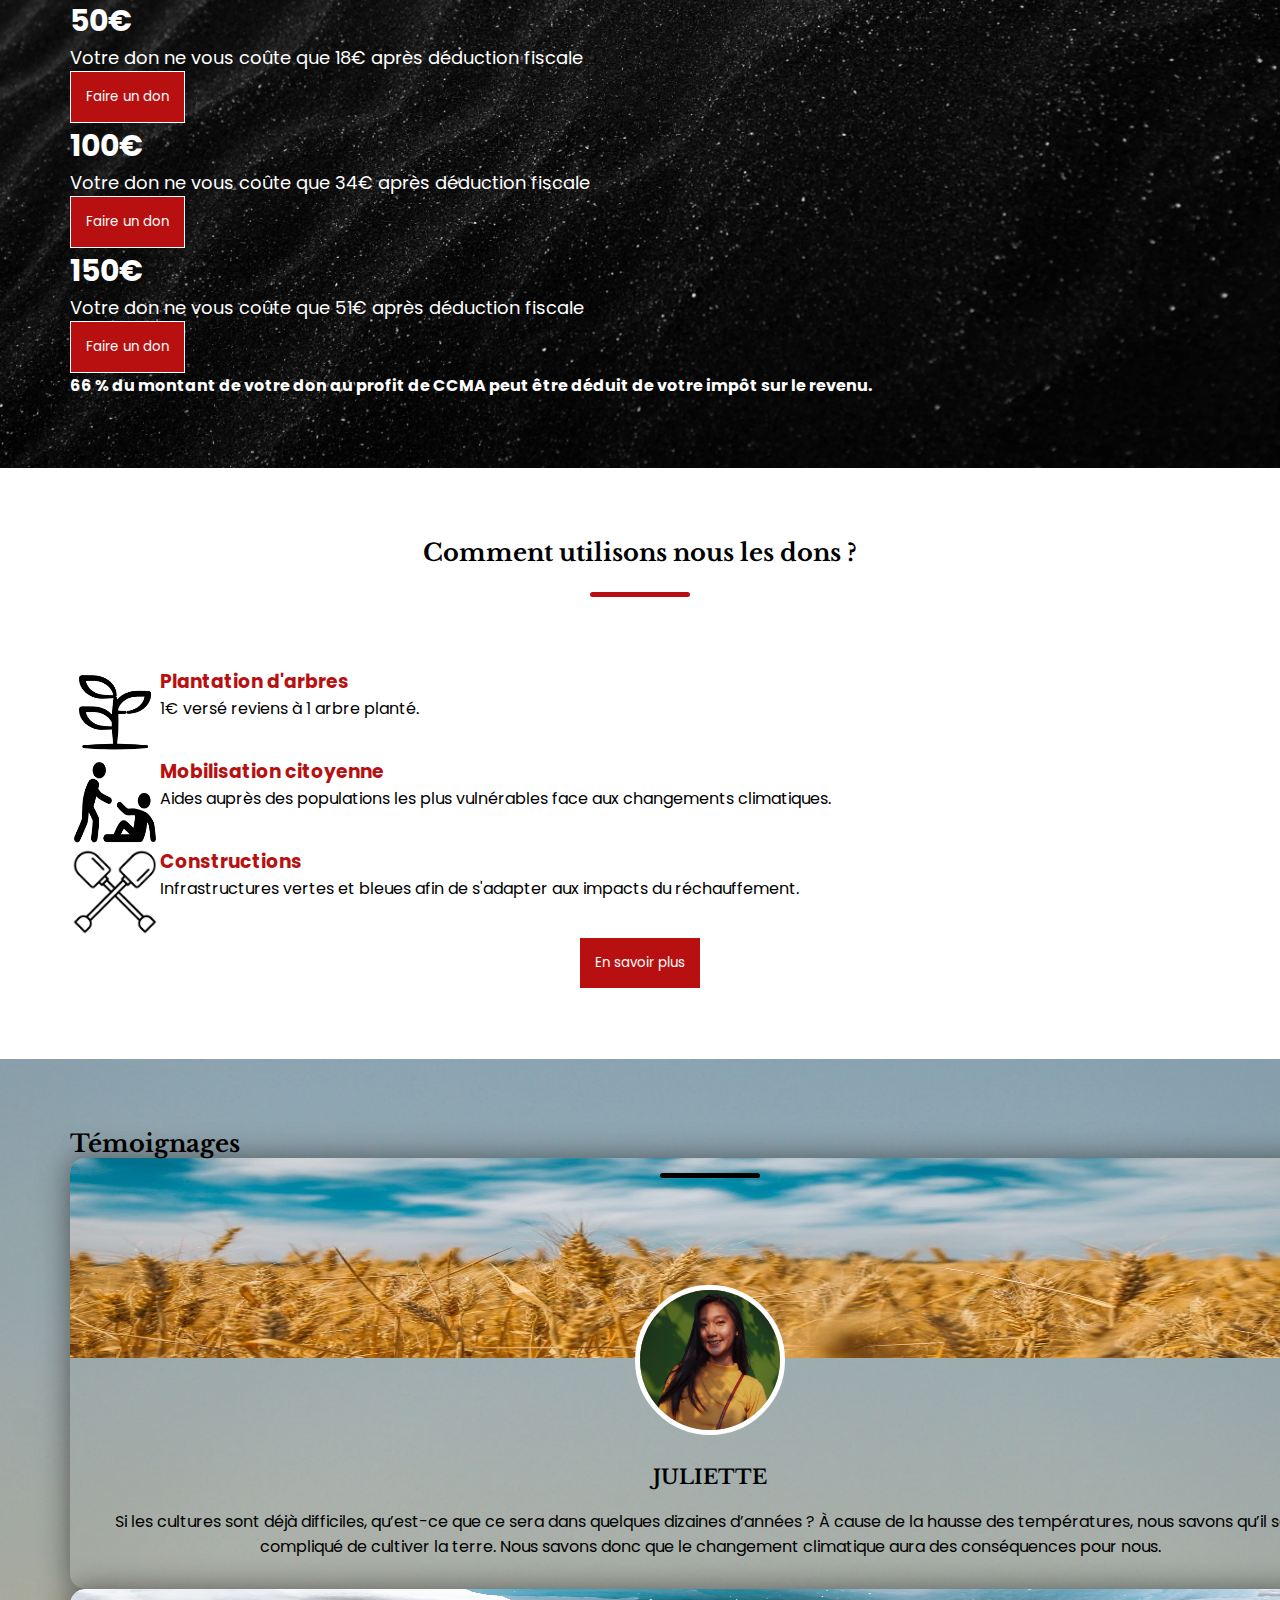
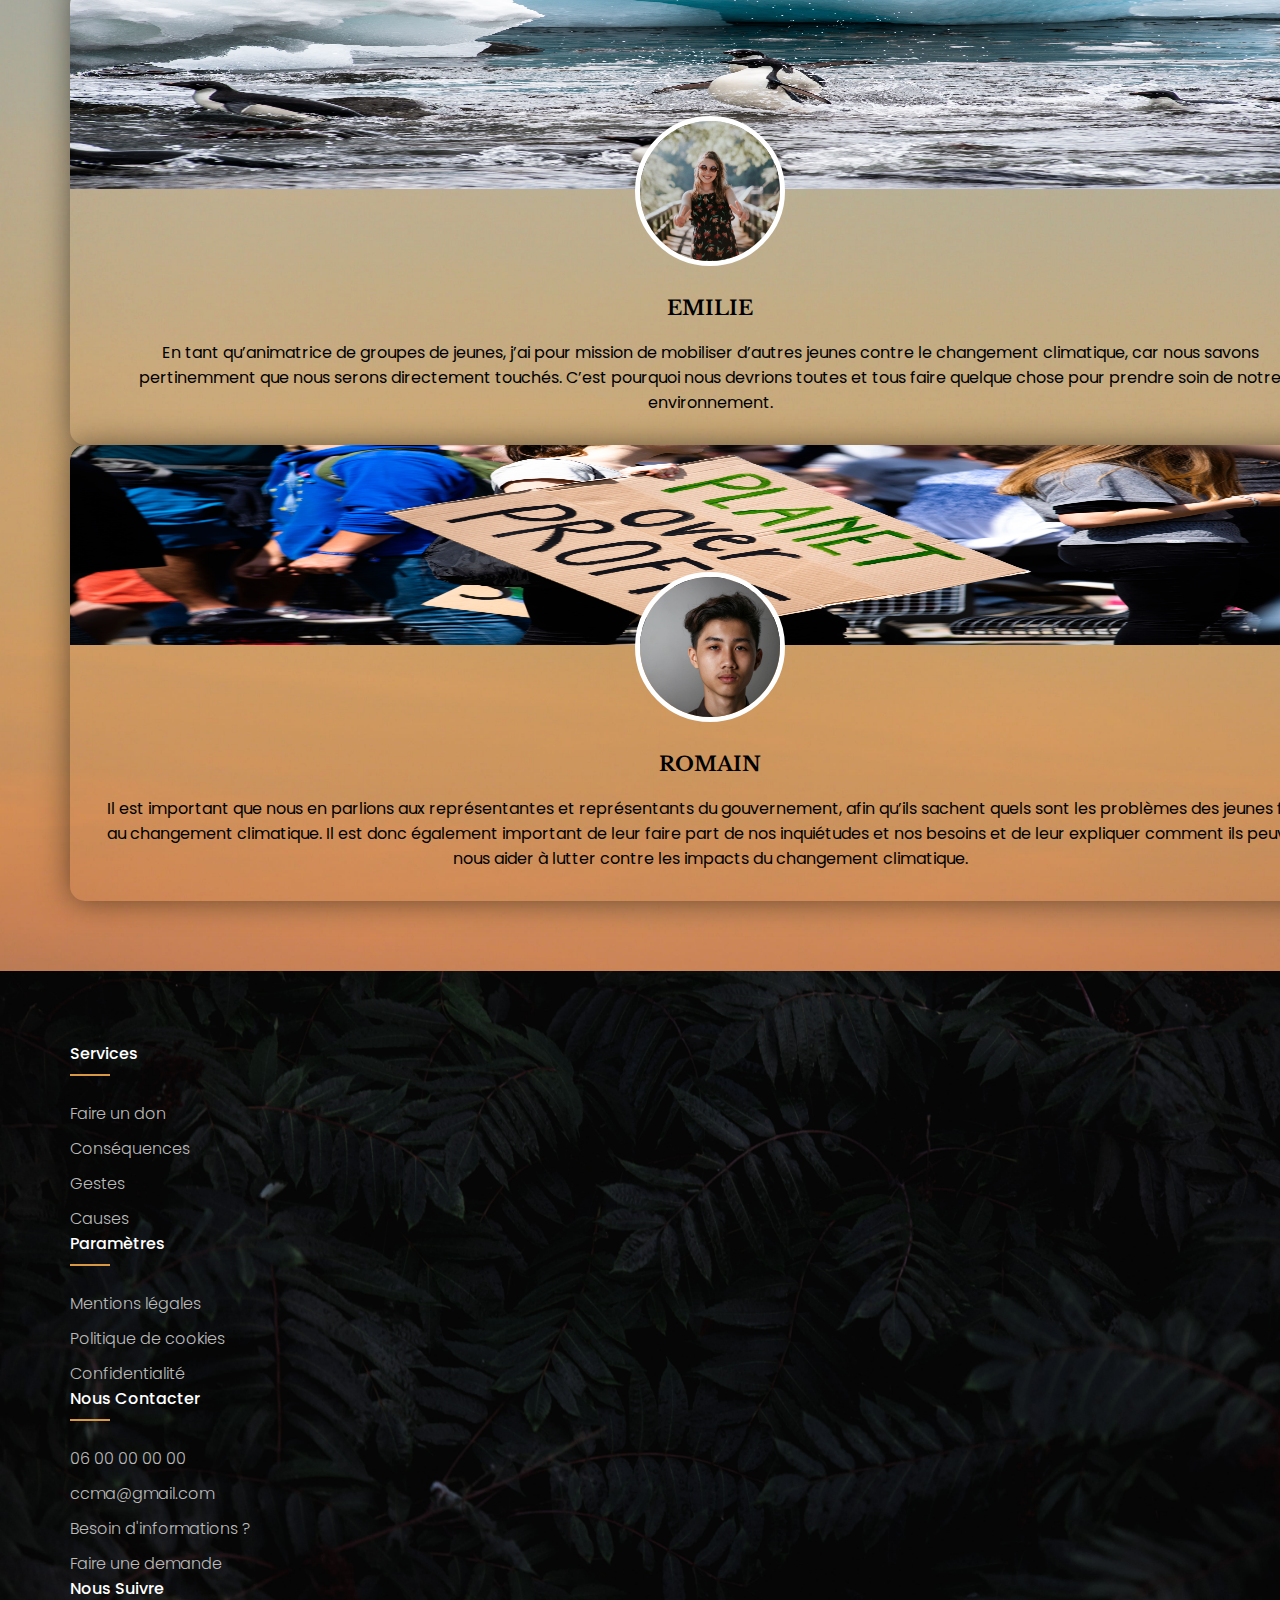
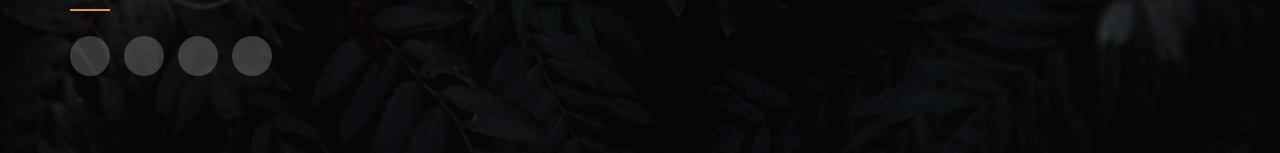
==== commit 868bfff7: "Text + photos + refonte page "Causes" comme WWF" ====
--- a/index.html
+++ b/index.html
@@ -26,7 +26,7 @@
         <li><a href="index.html">Accueil</a></li>
         <li><a href="causes.html">Causes</a></li>
         <li><a href="consequences.html">Conséquences</a></li>
-        <li><a href="#">Gestes</a></li>
+        <li><a href="gestes.html">Gestes</a></li>
         <li><a href="#">Actualités</a></li>
     </ul>
   </header>
@@ -36,7 +36,7 @@
   <img alt="" src="./images/Accueil/fonte.jpg" class="tortue img-fluid img__slider">
 
   <section class="principale">
-    <h2>Conséquences climatiques</h2>
+    <h2>Rechauffement climatiques</h2>
     <div>il ne faut plus attendre !<br>La lutte contre le changement climatique,<br> est une priorité pour le Parlement européen.<br>Apprenez en plus avant que ça chauffe.</div>
     <img alt="" src="./images/Accueil/oiseau.png">
   </section>
@@ -136,36 +136,36 @@
   <div class="profile-area">
     <div class="container">
       <div class="row text-center mb-5 avis">
-        <h2>Avis des donneurs</h2>
+        <h2>Témoignages</h2>
       </div>
       <div class="row">
         <div class="col-lg-4 mb-5">
           <div class="card">
-            <div class="img1"><img src="./images/Accueil/fonte.jpg" alt=""></div>
-            <div class="img2"><img src="./images/Accueil/pollution.jpg" alt=""></div>
+            <div class="img1"><img src="./images/Accueil/cereales.jpg" alt=""></div>
+            <div class="img2"><img src="./images/Accueil/ecolo.jpg" alt=""></div>
             <div class="main-text">
-              <h2>Person One</h2>
-              <p>Lorem, ipsum dolor sit amet consectetur adipisicing elit. Rem maxime consectetur dolores, deleniti quia optio repudiandae id numquam ullam molestiae ipsam, in quibusdam nostrum similique dignissimos voluptas obcaecati facilis sunt laboriosam commodi eum eius vel. Laborum voluptates impedit, culpa repudiandae vitae sit deleniti id amet harum, dolore sapiente blanditiis consequuntur!</p>
+              <h2>Juliette</h2>
+              <p>Si les cultures sont déjà difficiles, qu’est-ce que ce sera dans quelques dizaines d’années ? À cause de la hausse des températures, nous savons qu’il sera compliqué de cultiver la terre. Nous savons donc que le changement climatique aura des conséquences pour nous.</p>
             </div>
           </div>
         </div>
         <div class="col-lg-4 mb-5">
           <div class="card">
-            <div class="img1"><img src="./images/Accueil/fonte.jpg" alt=""></div>
-            <div class="img2"><img src="./images/Accueil/pollution.jpg" alt=""></div>
+            <div class="img1"><img src="./images/Accueil/pingouin.jpg" alt=""></div>
+            <div class="img2"><img src="./images/Accueil/ecolo2.jpg" alt=""></div>
             <div class="main-text">
-              <h2>Person One</h2>
-              <p>Lorem, ipsum dolor sit amet consectetur adipisicing elit. Rem maxime consectetur dolores, deleniti quia optio repudiandae id numquam ullam molestiae ipsam, in quibusdam nostrum similique dignissimos voluptas obcaecati facilis sunt laboriosam commodi eum eius vel. Laborum voluptates impedit, culpa repudiandae vitae sit deleniti id amet harum, dolore sapiente blanditiis consequuntur!</p>
+              <h2>Emilie</h2>
+              <p>En tant qu’animatrice de groupes de jeunes, j’ai pour mission de mobiliser d’autres jeunes contre le changement climatique, car nous savons pertinemment que nous serons directement touchés. C’est pourquoi nous devrions toutes et tous faire quelque chose pour prendre soin de notre environnement.</p>
             </div>
           </div>
         </div>
         <div class="col-lg-4 mb-5">
           <div class="card">
-            <div class="img1"><img src="./images/Accueil/fonte.jpg" alt=""></div>
-            <div class="img2"><img src="./images/Accueil/pollution.jpg" alt=""></div>
+            <div class="img1"><img src="./images/Accueil/planete.jpg" alt=""></div>
+            <div class="img2"><img src="./images/Accueil/ecolo3.jpg" alt=""></div>
             <div class="main-text">
-              <h2>Person One</h2>
-              <p>Lorem, ipsum dolor sit amet consectetur adipisicing elit. Rem maxime consectetur dolores, deleniti quia optio repudiandae id numquam ullam molestiae ipsam, in quibusdam nostrum similique dignissimos voluptas obcaecati facilis sunt laboriosam commodi eum eius vel. Laborum voluptates impedit, culpa repudiandae vitae sit deleniti id amet harum, dolore sapiente blanditiis consequuntur!</p>
+              <h2>Romain</h2>
+              <p>Il est important que nous en parlions aux représentantes et représentants du gouvernement, afin qu’ils sachent quels sont les problèmes  des jeunes face au changement climatique. Il est donc également important de leur faire part de nos inquiétudes et nos besoins et de leur expliquer comment ils peuvent nous aider à lutter contre les impacts du changement climatique.</p>
             </div>
           </div>
         </div>
--- a/style.css
+++ b/style.css
@@ -303,6 +303,7 @@
   border: 1px solid white;
   padding: 15px;
   background-color: rgb(184, 16, 16);
+  color: white;
   transition: 0.5s;
 }
 
@@ -354,12 +355,12 @@
   width: 140px;
   height: 140px;
   border-radius: 50%;
-  border: 7px solid rgb(204, 0, 0);
+  border: 5px solid rgb(255, 255, 255);
   margin-top: -80px;
 }
 
 .card:hover .img2 img {
-  border-color: darkcyan;
+  border-color: rgb(190, 115, 16);
   transition: 0.7s;
 }
 
@@ -388,7 +389,7 @@
   content: "";
   height: 5px;
   width: 100px;
-  background-color: rgb(255, 255, 255);
+  background-color: rgb(0, 0, 0);
   position: absolute;
   left: 50%;
   bottom: -20px;
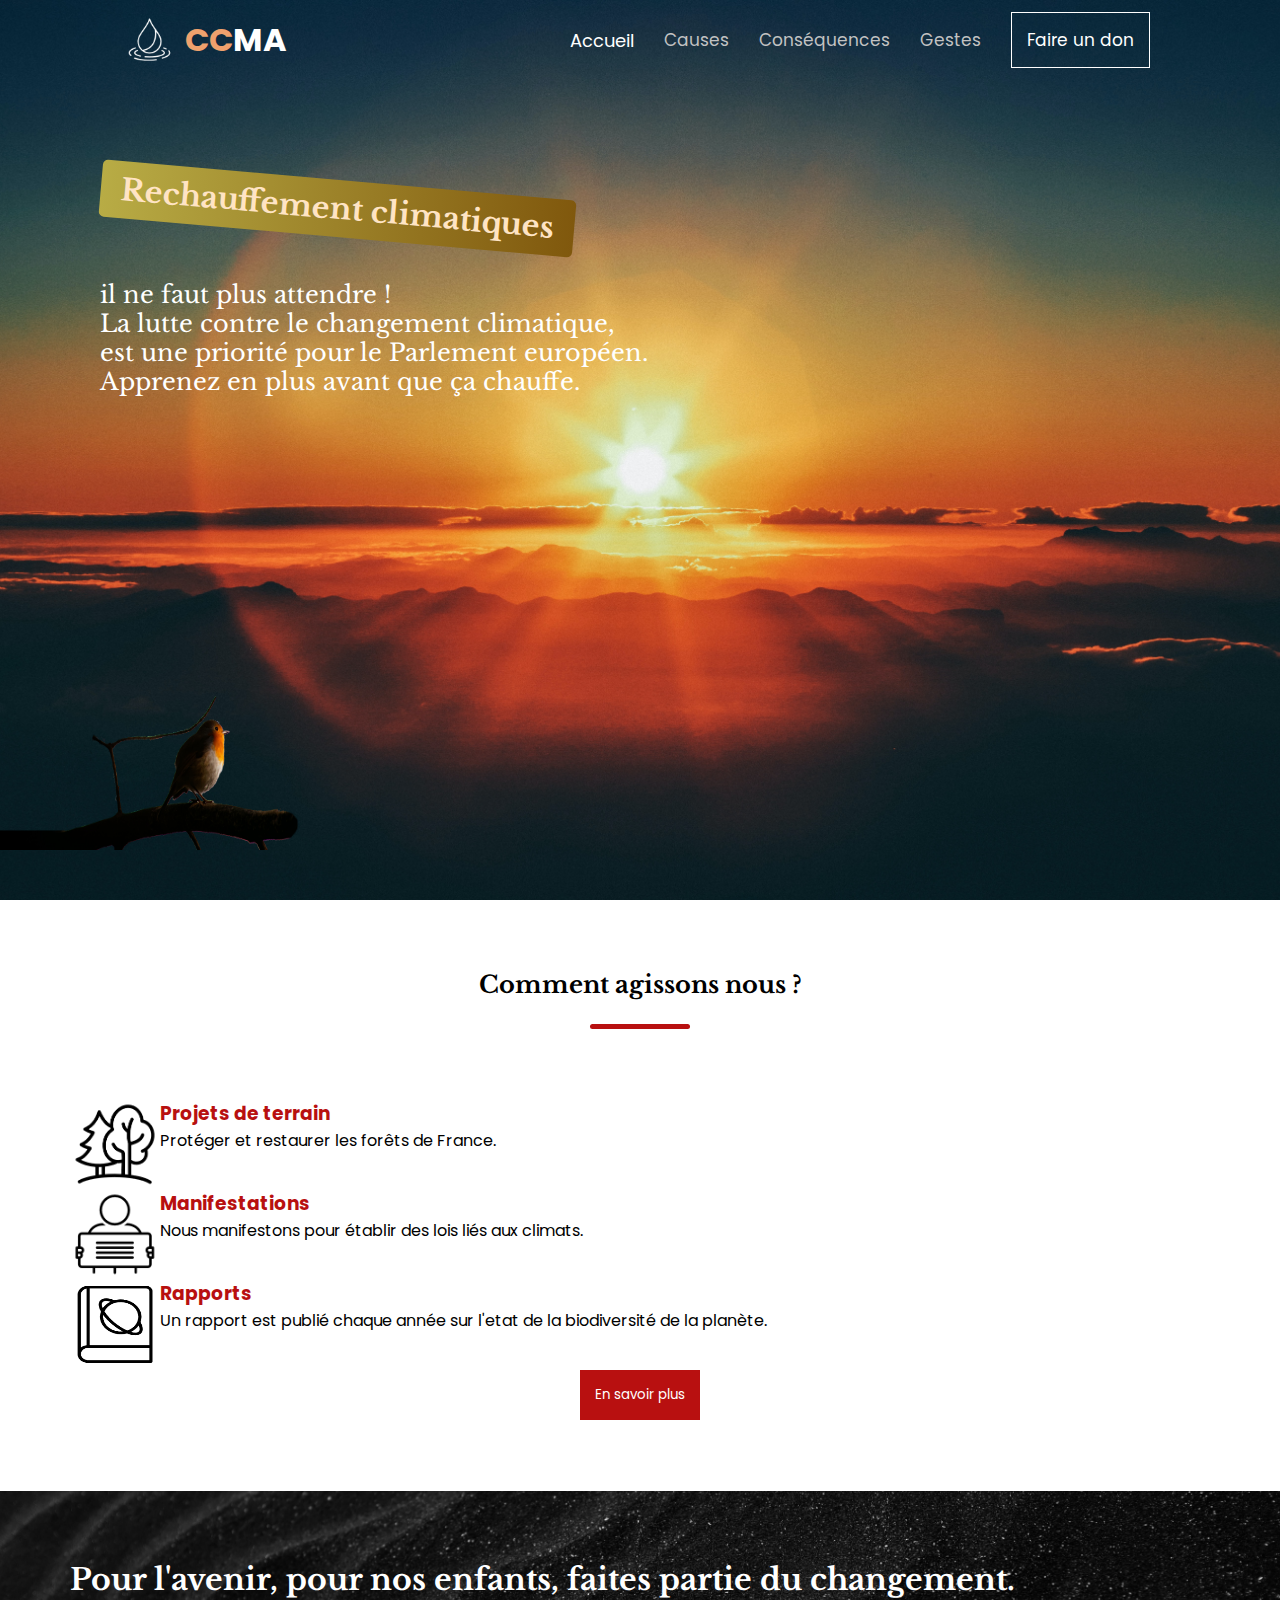
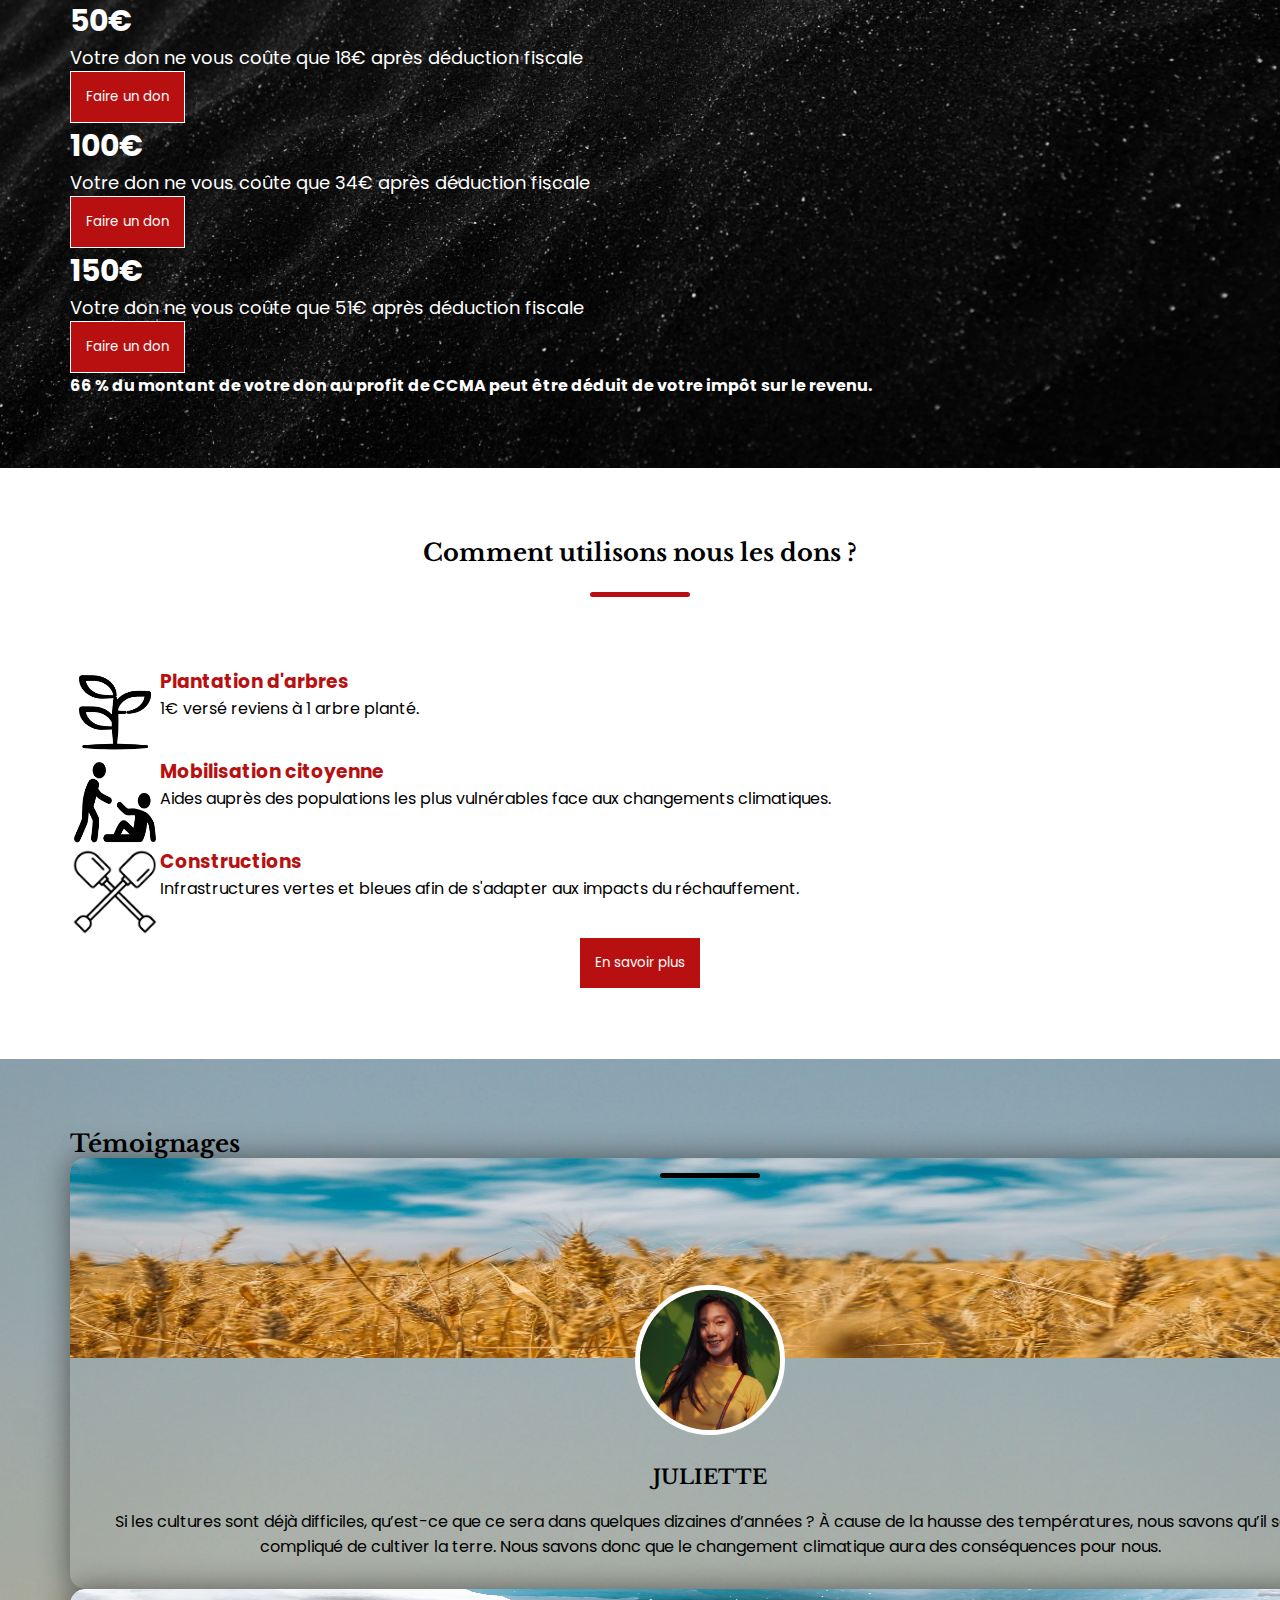
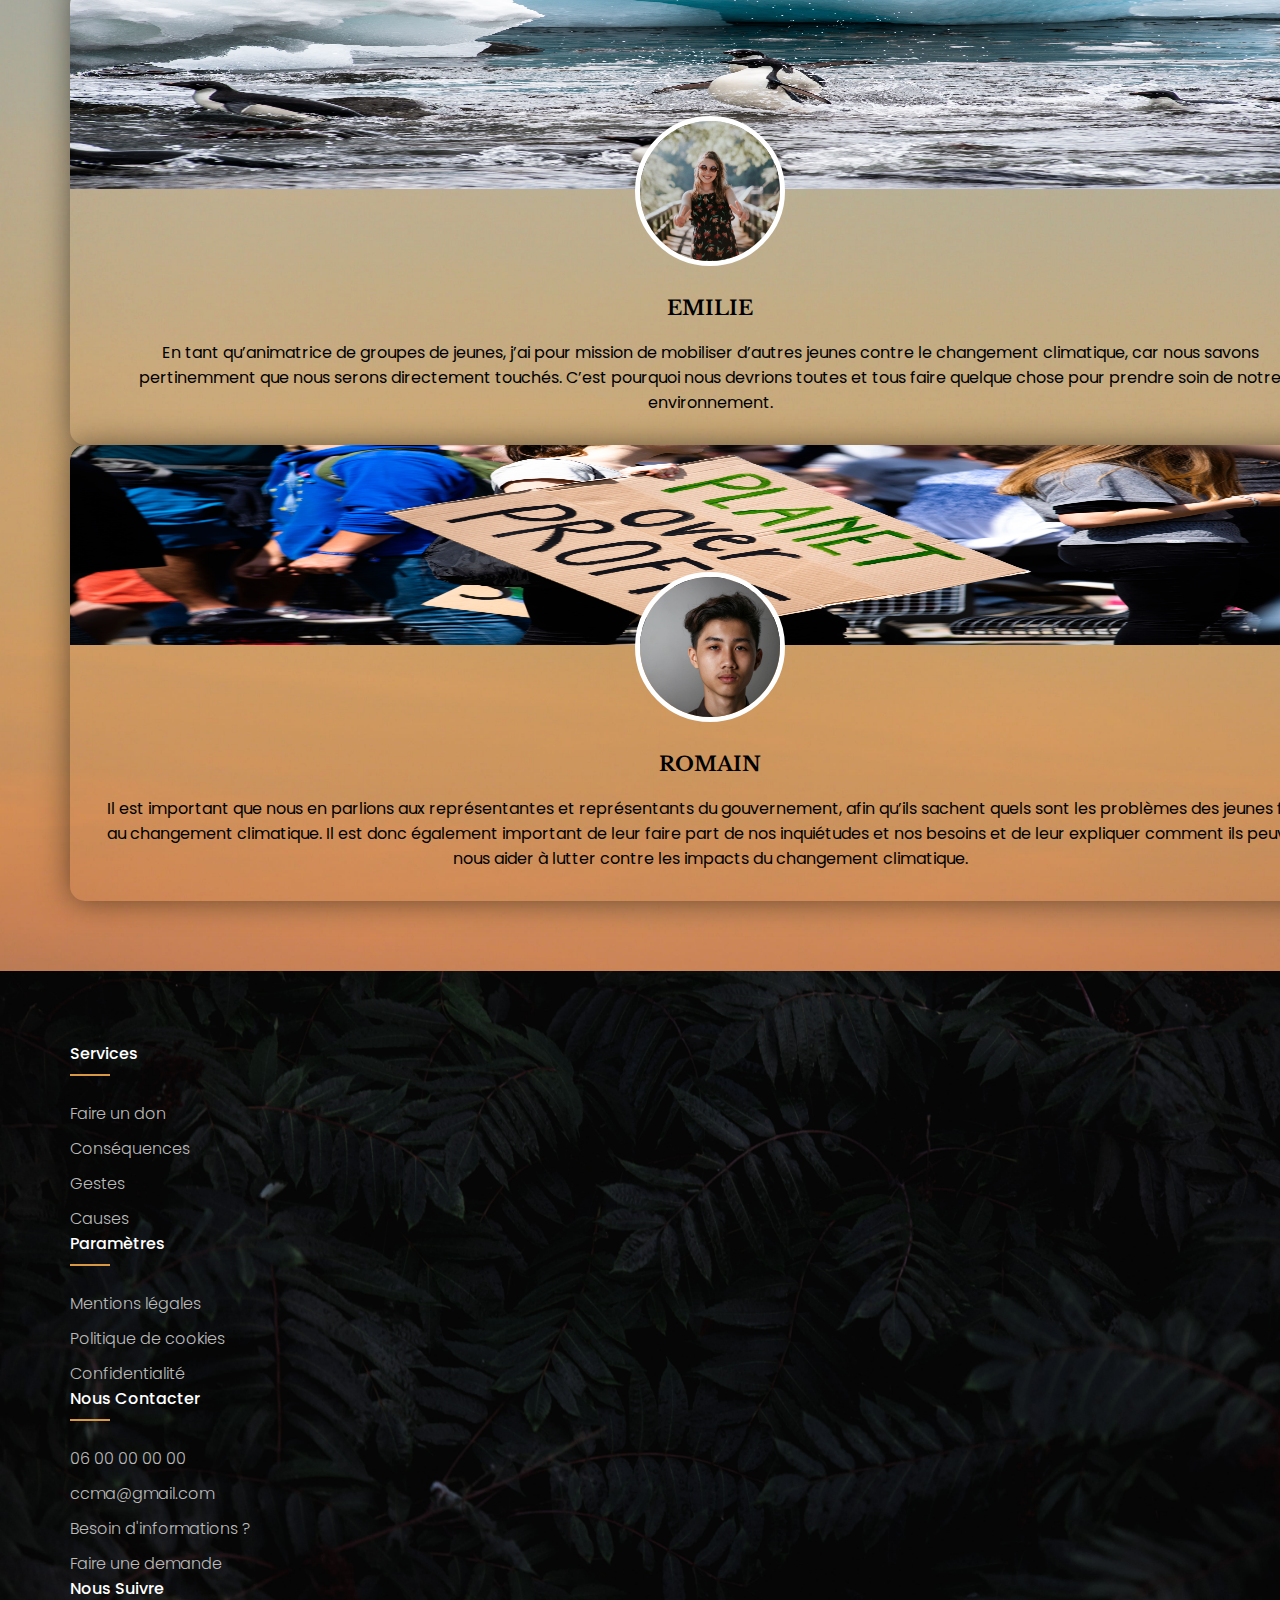
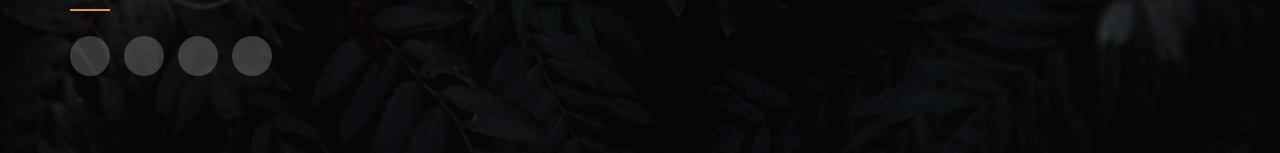
==== commit dfbbae11: "Changement derniere page -> "Faire un don" hover" ====
--- a/index.html
+++ b/index.html
@@ -27,7 +27,7 @@
         <li><a href="causes.html">Causes</a></li>
         <li><a href="consequences.html">Conséquences</a></li>
         <li><a href="gestes.html">Gestes</a></li>
-        <li><a href="#">Actualités</a></li>
+        <li><a href="don.html">Faire un don</a></li>
     </ul>
   </header>
 
--- a/style.css
+++ b/style.css
@@ -75,9 +75,25 @@
     width:100%;
 }
 
+header ul li:nth-child(5) a {
+  border: 1px solid white;
+  padding: 15px;
+  color: white;
+}
+
+header ul li:nth-child(5) a:hover {
+  color: rgb(184, 16, 16);
+  font-size: 17px;
+  background-color: white;
+}
+
+header .menu li:nth-child(5) a:hover::before {
+  width: 0%;
+}
+
 /* Responsive Navbar */
 
-@media (max-width:909px) {
+@media (max-width:1100px) {
   header {
       padding: 0 5%;
   }
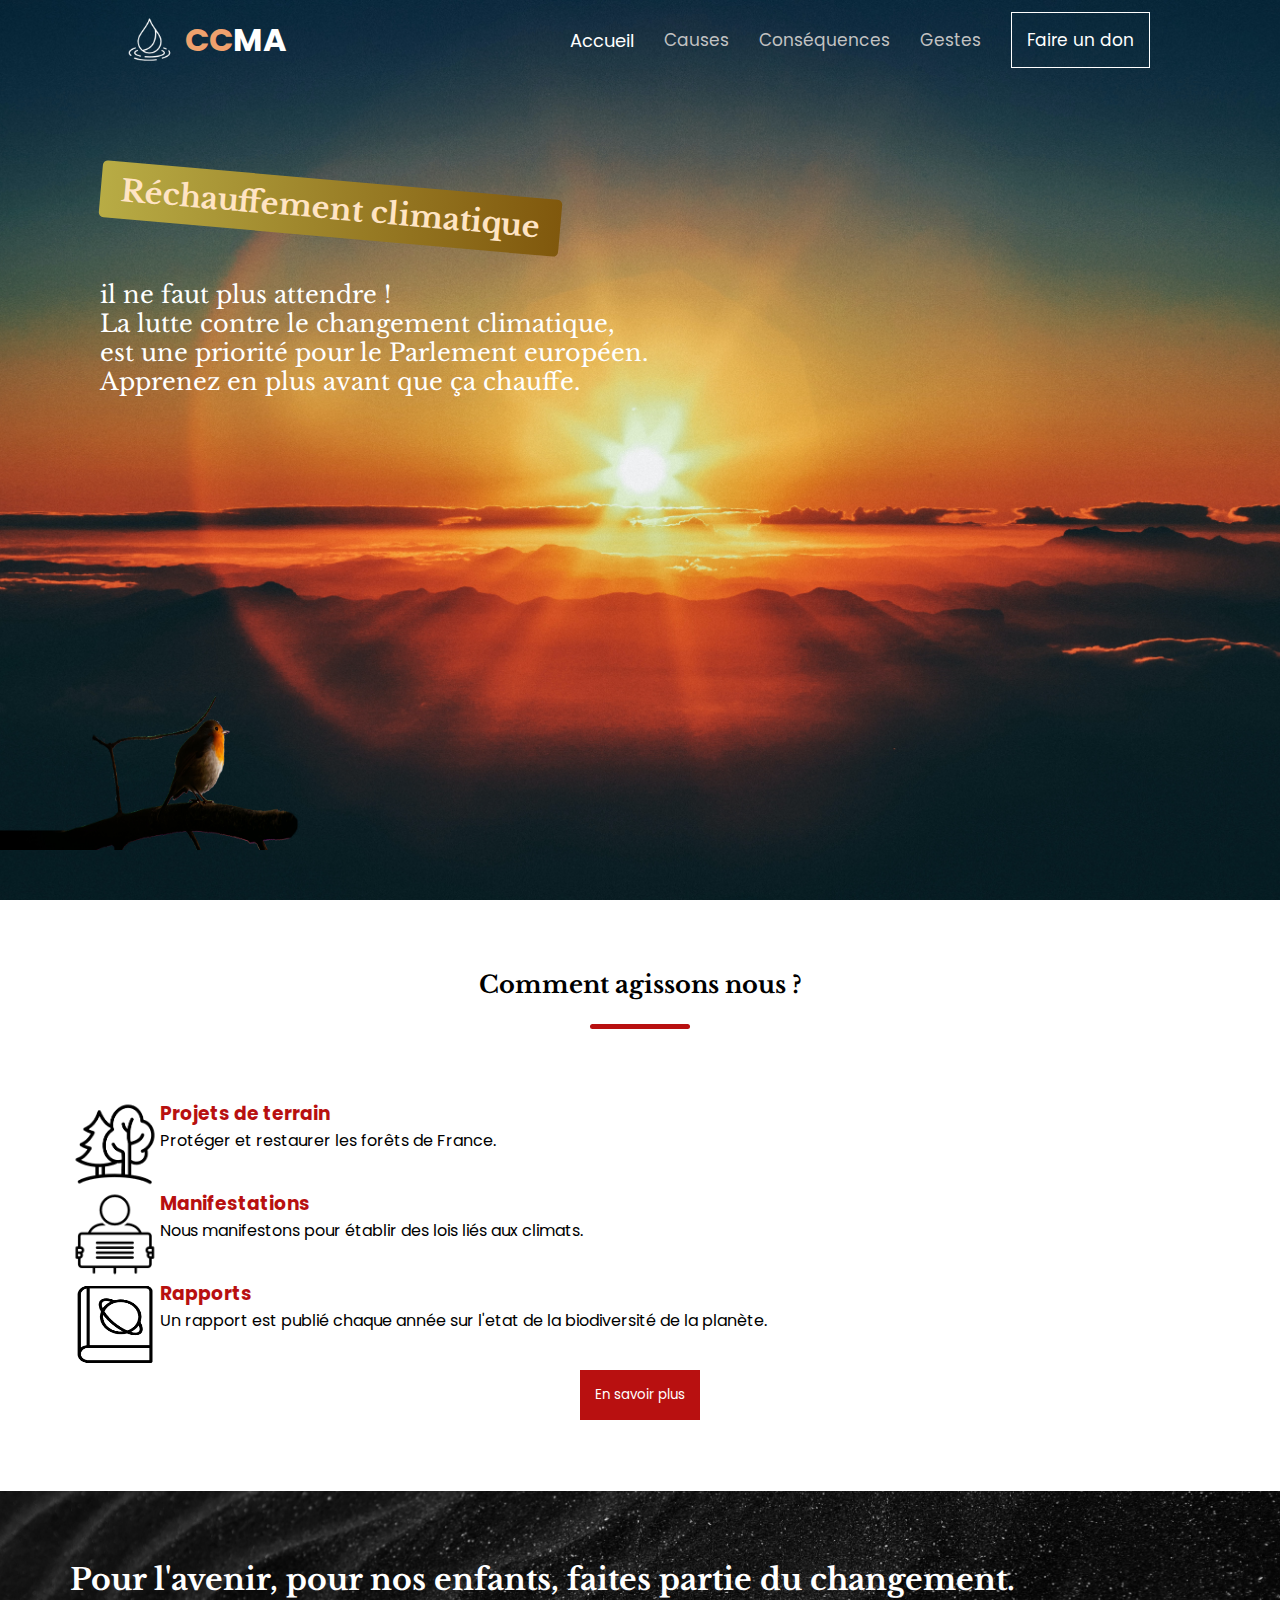
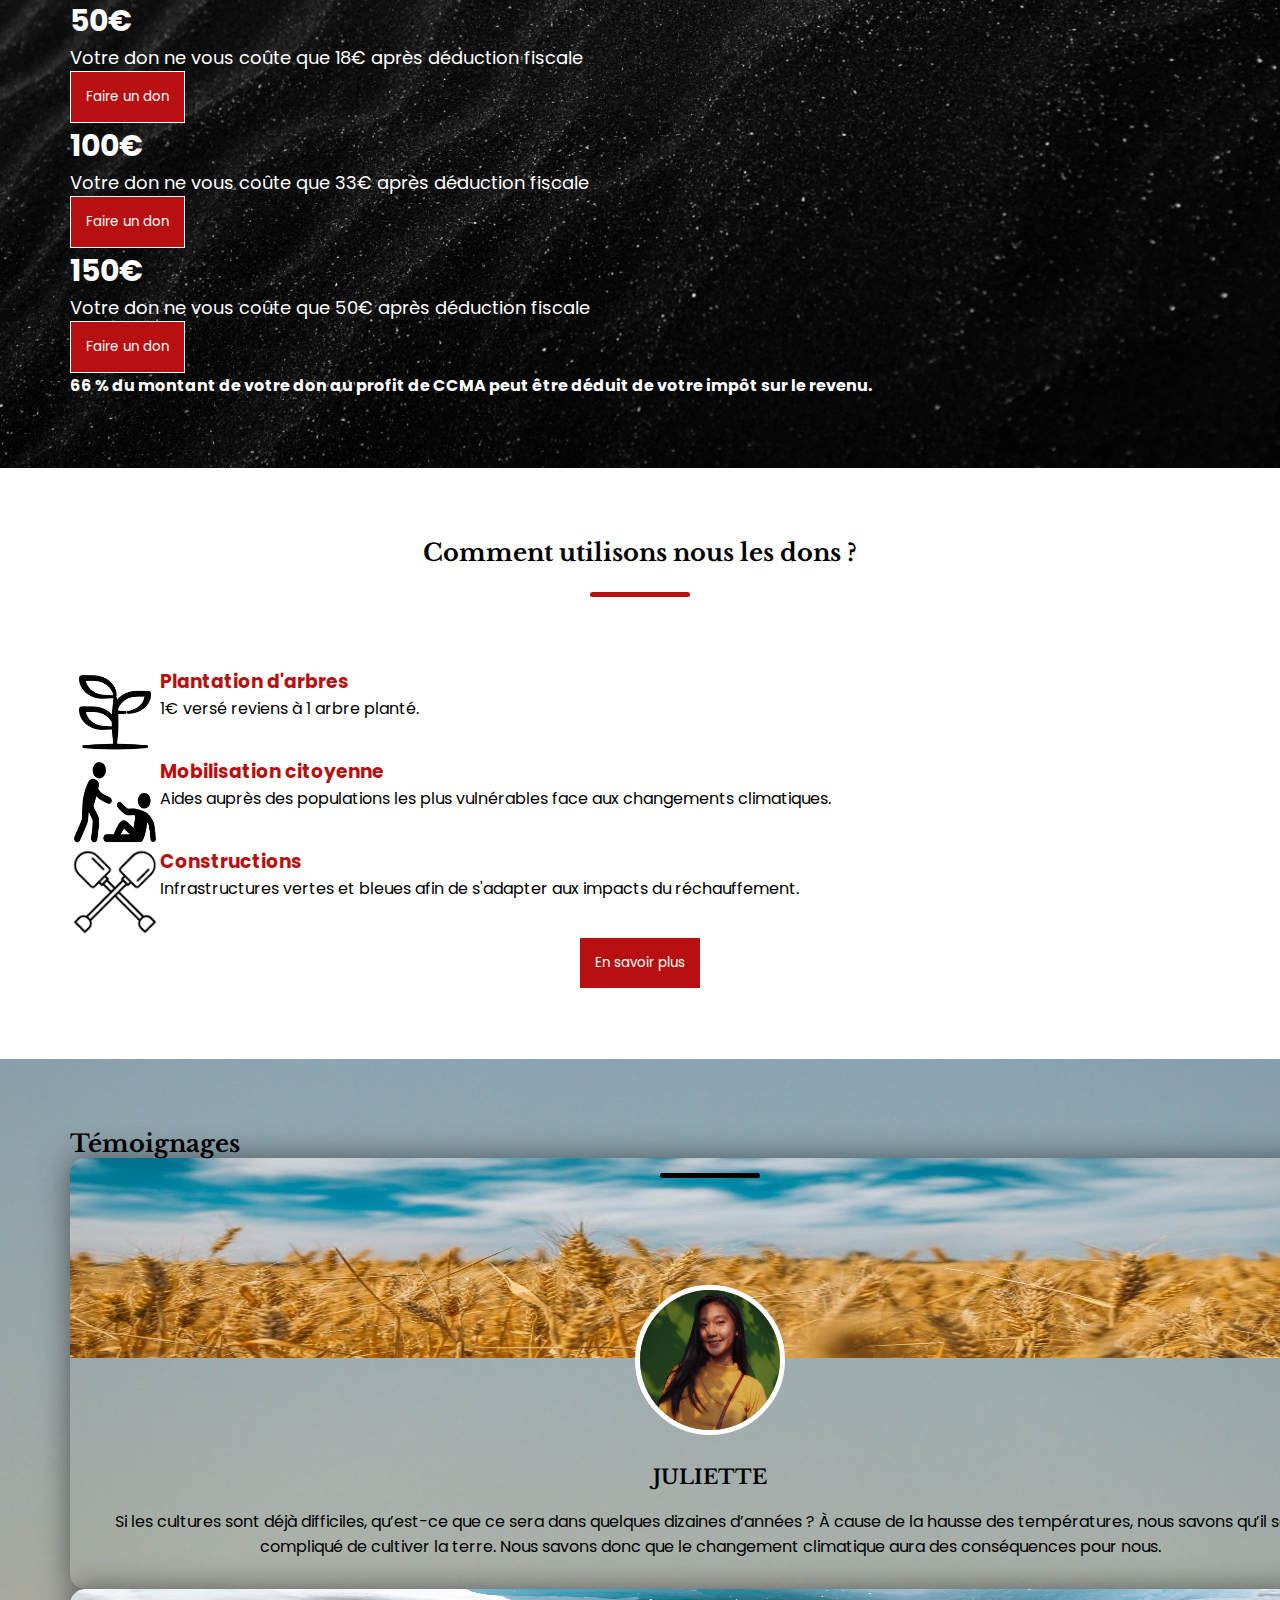
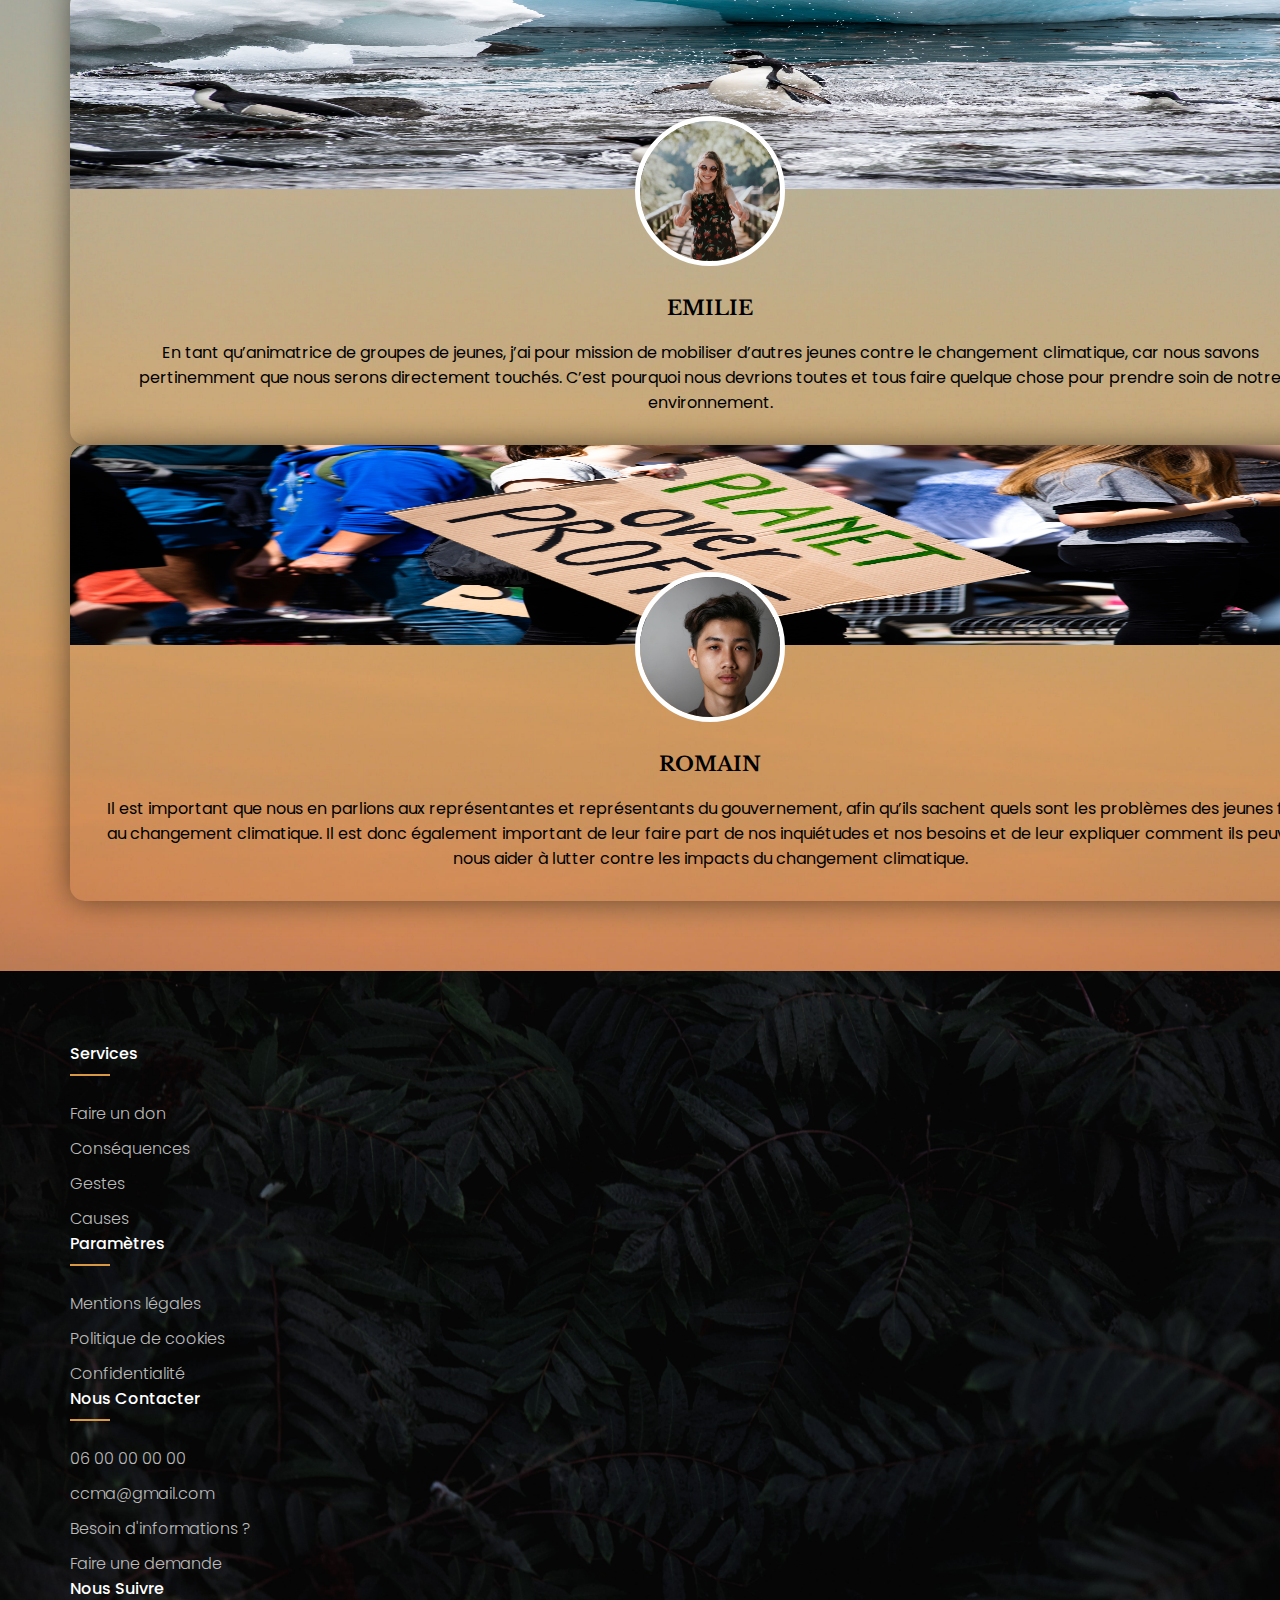
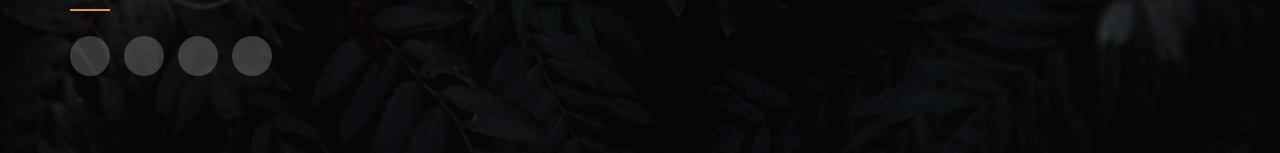
==== commit 56ddd6fc: "Ancres ajoutés" ====
--- a/index.html
+++ b/index.html
@@ -27,7 +27,7 @@
         <li><a href="causes.html">Causes</a></li>
         <li><a href="consequences.html">Conséquences</a></li>
         <li><a href="gestes.html">Gestes</a></li>
-        <li><a href="don.html">Faire un don</a></li>
+        <li><a href="don.html" target="_blank">Faire un don</a></li>
     </ul>
   </header>
 
@@ -36,7 +36,7 @@
   <img alt="" src="./images/Accueil/fonte.jpg" class="tortue img-fluid img__slider">
 
   <section class="principale">
-    <h2>Rechauffement climatiques</h2>
+    <h2>Réchauffement climatique</h2>
     <div>il ne faut plus attendre !<br>La lutte contre le changement climatique,<br> est une priorité pour le Parlement européen.<br>Apprenez en plus avant que ça chauffe.</div>
     <img alt="" src="./images/Accueil/oiseau.png">
   </section>
@@ -69,7 +69,7 @@
       </div>
     </div>
     <div class="boutton-centrer">
-      <button><a href="#">En savoir plus <i class="fa-solid fa-circle-plus ms-1"></i></a></button>
+      <button><a href="causes.html">En savoir plus <i class="fa-solid fa-circle-plus ms-1"></i></a></button>
     </div>
   </section>
 
@@ -83,17 +83,17 @@
       <div class="col-md-3 mb-5">
         <h3>50€</h3>
         <p>Votre don ne vous coûte que 18€ après déduction fiscale</p>
-        <button>Faire un don</button>
+        <button><a href="don.html" target="_blank">Faire un don</a></button>
       </div>
       <div class="col-md-3 mb-5">
         <h3>100€</h3>
-        <p>Votre don ne vous coûte que 34€ après déduction fiscale</p>
-        <button>Faire un don</button>
+        <p>Votre don ne vous coûte que 33€ après déduction fiscale</p>
+        <button><a href="don.html" target="_blank">Faire un don</a></button>
       </div>
       <div class="col-md-3 mb-5">
         <h3>150€</h3>
-        <p>Votre don ne vous coûte que 51€ après déduction fiscale</p>
-        <button>Faire un don</button>
+        <p>Votre don ne vous coûte que 50€ après déduction fiscale</p>
+        <button><a href="don.html" target="_blank">Faire un don</a></button>
       </div>
     </div>
     <h4 class="row mb-5 justify-content-center">66 % du montant de votre don au profit de CCMA peut être déduit de votre impôt sur le revenu.</h4>
@@ -127,7 +127,7 @@
       </div>
     </div>
     <div class="boutton-centrer">
-      <button><a href="#">En savoir plus <i class="fa-solid fa-circle-plus ms-1"></i></a></button>
+      <button><a href="causes.html">En savoir plus <i class="fa-solid fa-circle-plus ms-1"></i></a></button>
     </div>
   </section>
 
@@ -181,10 +181,10 @@
         <div class="col-md-6 col-xl-3 mb-4">
           <h4>Services</h4>
           <ul>
-            <li><a href="#">Faire un don</a></li>
-            <li><a href="#">Conséquences</a></li>
-            <li><a href="#">Gestes</a></li>
-            <li><a href="#">Causes</a></li>
+            <li><a href="don.html" target="_blank">Faire un don</a></li>
+            <li><a href="consequences.html">Conséquences</a></li>
+            <li><a href="gestes.html">Gestes</a></li>
+            <li><a href="causes.html">Causes</a></li>
           </ul>
         </div>
         <div class="col-md-6 col-xl-3 mb-4">
--- a/style.css
+++ b/style.css
@@ -323,8 +323,17 @@
   transition: 0.5s;
 }
 
+.don a {
+  text-decoration: none;
+  color: white;
+  transition: 0.5s;
+}
+
+.don button:hover a {
+  color: rgb(184, 16, 16);
+}
+
 .don button:hover {
-  color: rgb(184, 16, 16);
   background-color: white;
 }
 
